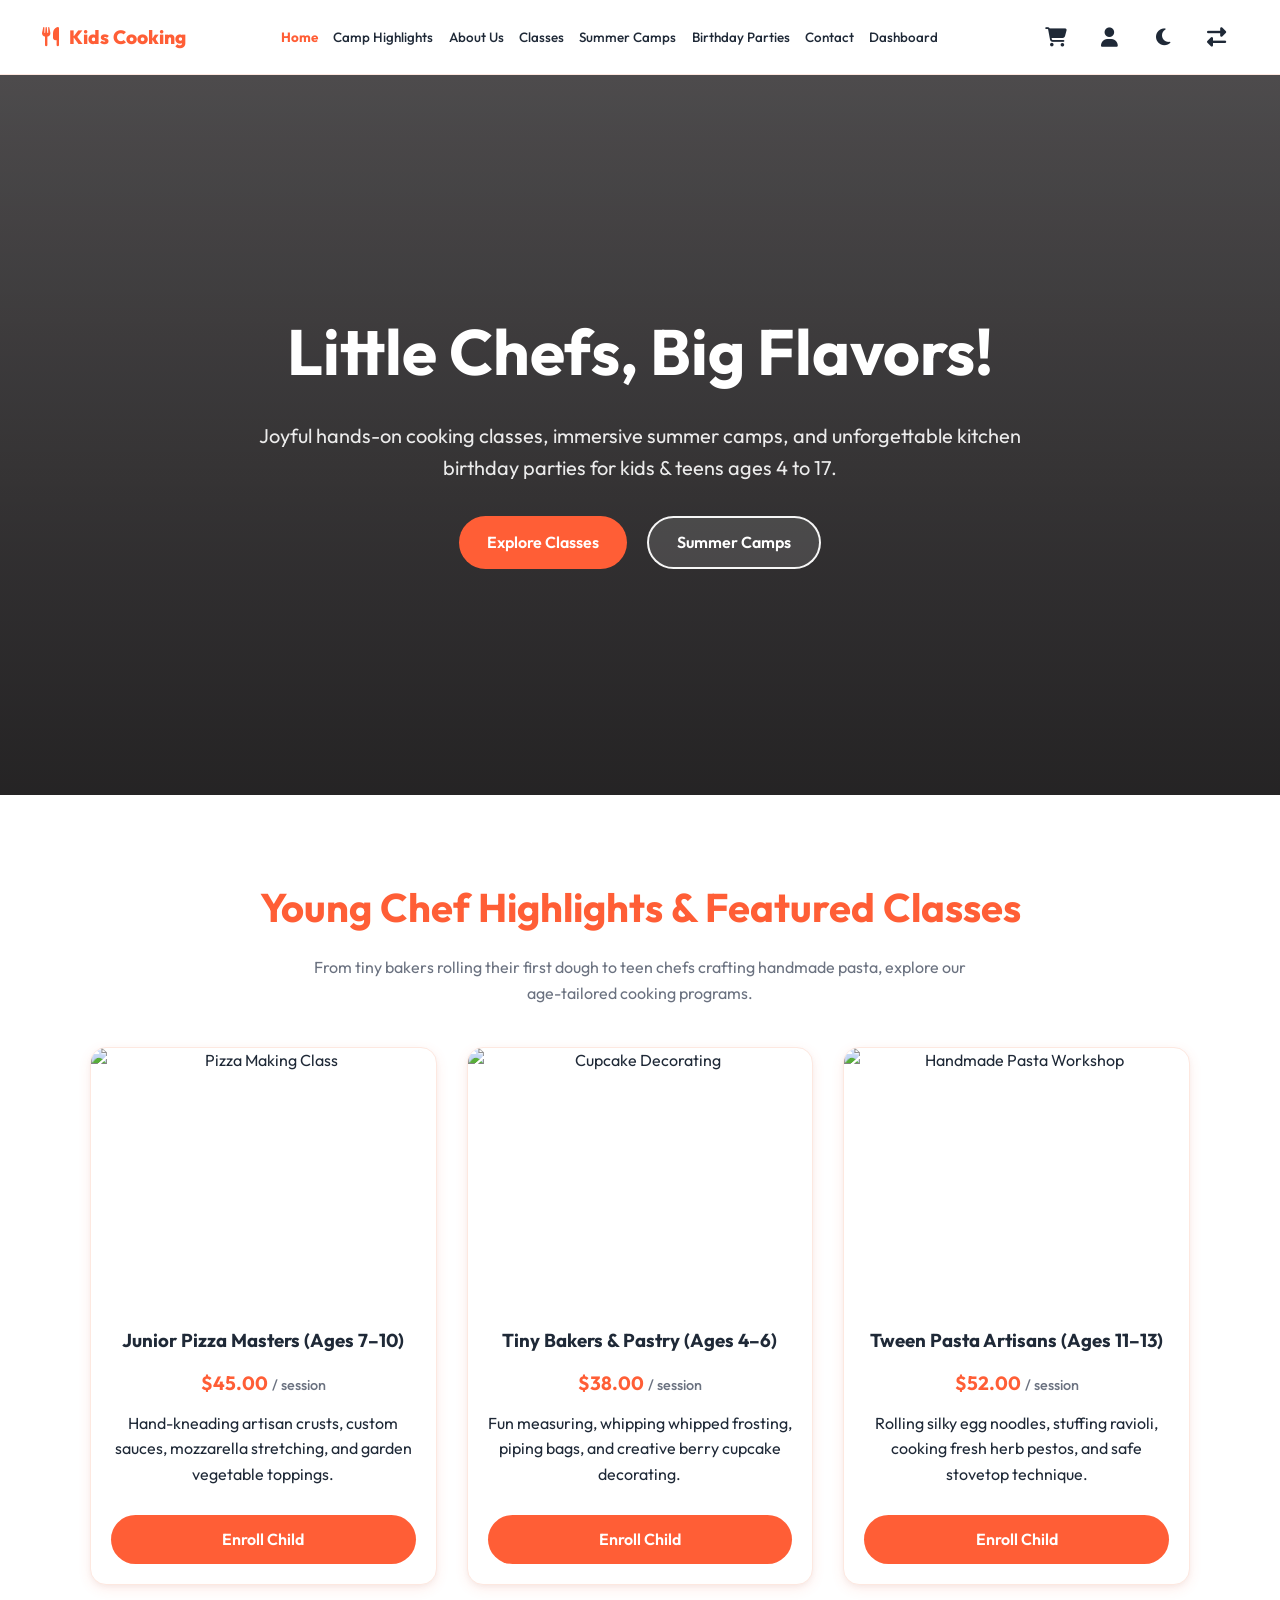
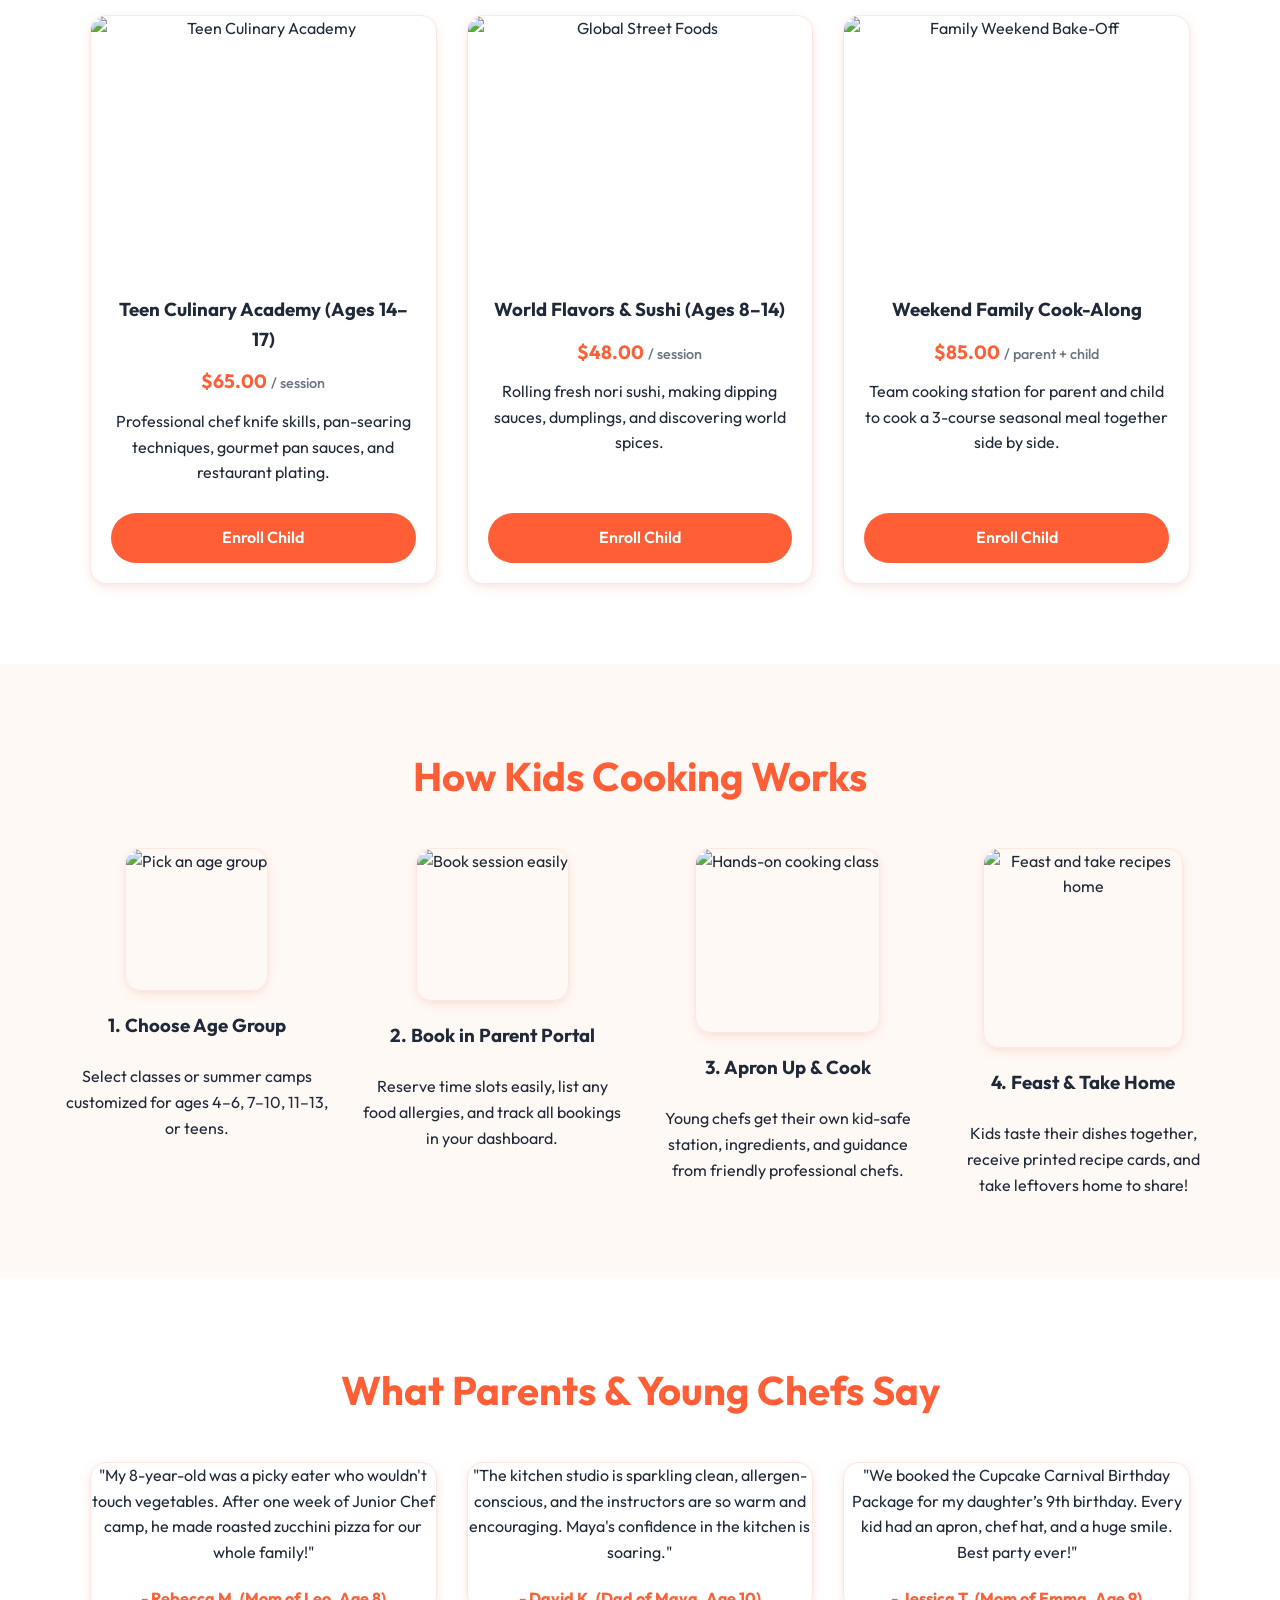
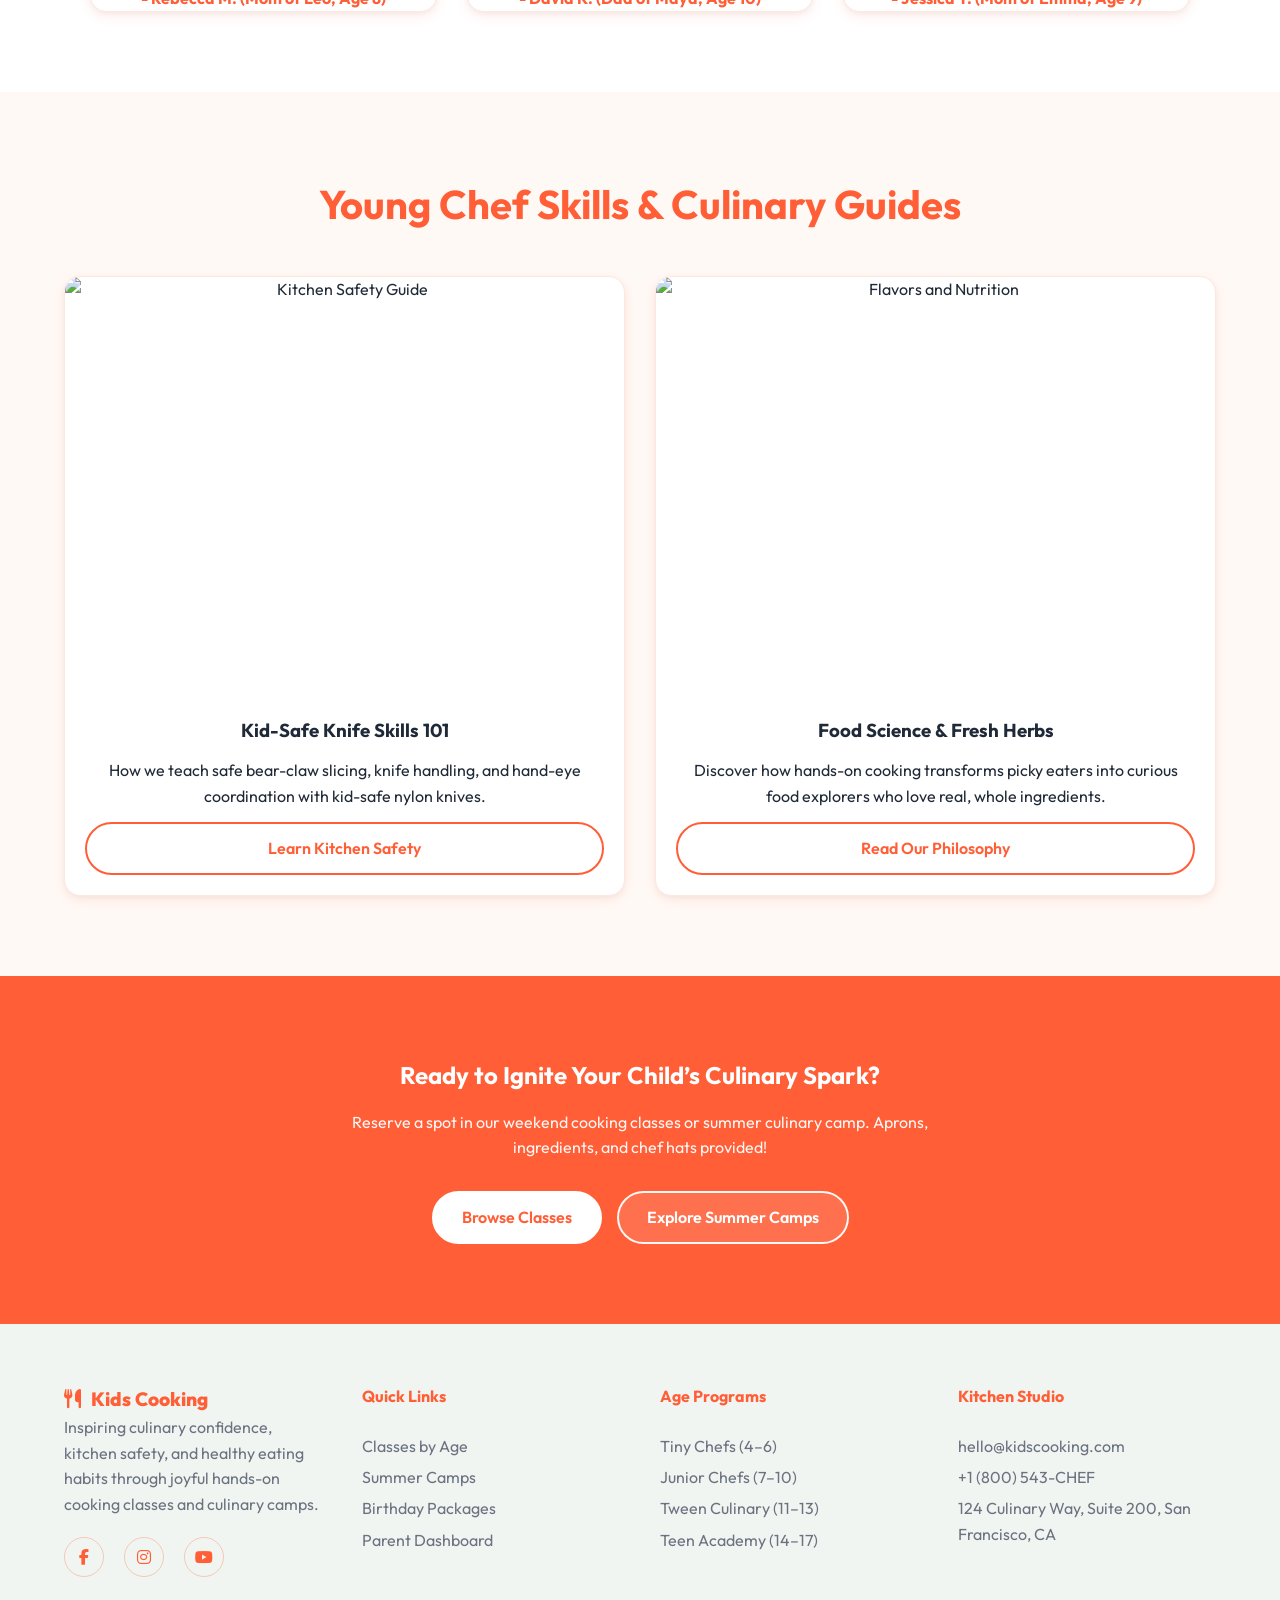
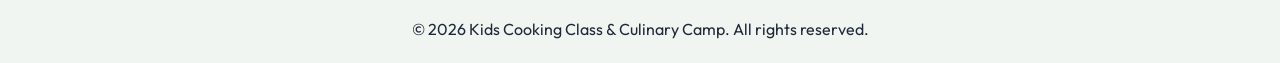
==== index.html @ 9f6e00d6 "Update Kids Cooking Class & Culinary Camp website files" ====
<!DOCTYPE html>
<html lang="en" data-theme="light" dir="ltr">

<head>
    <meta charset="UTF-8">
    <meta name="viewport" content="width=device-width, initial-scale=1.0">
    <link rel="icon" href="assets/favicon.svg" type="image/svg+xml">
    <title>Kids Cooking - Fun Cooking Classes & Culinary Camps for Young Chefs</title>
    <meta name="description"
        content="Hands-on cooking classes, culinary summer camps, and exciting birthday party packages for kids and teens ages 4 to 17.">
    <link rel="stylesheet" href="assets/css/main.css">
    <link rel="stylesheet" href="https://cdnjs.cloudflare.com/ajax/libs/font-awesome/6.5.0/css/all.min.css">
    <script>
        (function () {
            var t = localStorage.getItem('theme') || 'light';
            document.documentElement.setAttribute('data-theme', t);
            var d = localStorage.getItem('dir') || 'ltr';
            document.documentElement.setAttribute('dir', d);
        })();
    </script>
</head>

<body>

    <header>
        <a href="index.html" class="logo">
            <i class="fas fa-utensils"></i>
            <span>Kids Cooking</span>
        </a>
        <nav id="main-nav">
            <ul>
                <li><a href="index.html">Home</a></li>
                <li><a href="index2.html">Camp Highlights</a></li>
                <li><a href="about.html">About Us</a></li>
                <li><a href="products.html">Classes</a></li>
                <li><a href="applications.html">Summer Camps</a></li>
                <li><a href="pricing.html">Birthday Parties</a></li>
                <li><a href="contact.html">Contact</a></li>
                <li><a href="dashboard.html">Dashboard</a></li>
            </ul>
        </nav>
        <div class="nav-actions">

            <a href="cart.html" class="icon-btn" title="Enrollment Cart">
                <i class="fas fa-shopping-cart"></i>
            </a>
            <a href="login.html" class="icon-btn" title="Parent Portal">
                <i class="fas fa-user"></i>
            </a>
            <button class="icon-btn" id="theme-toggle" title="Toggle Theme">
                <i class="fas fa-moon"></i>
            </button>
            <button class="icon-btn" id="rtl-toggle" title="Toggle RTL">
                <i class="fas fa-right-left"></i>
            </button>
            <button class="menu-toggle" id="menu-toggle" aria-label="Open navigation menu" aria-expanded="false" type="button">
                <i class="fas fa-bars" aria-hidden="true"></i>
            </button>
        </div>
    </header>

    <main>
        <!-- Hero Section -->
        <section class="hero"
            style="background-image: linear-gradient(rgba(24, 18, 22, 0.55), rgba(24, 18, 22, 0.7)), url('https://images.unsplash.com/photo-1556911220-e15b29be8c8f?auto=format&fit=crop&w=1600&q=80');">
            <div class="hero-content">
                <h1 class="text-center">Little Chefs, Big Flavors!</h1>
                <p class="text-center">Joyful hands-on cooking classes, immersive summer camps, and unforgettable kitchen birthday parties for kids & teens ages 4 to 17.</p>
                <div class="hero-btns">
                    <a href="products.html" class="btn btn-primary">Explore Classes</a>
                    <a href="applications.html" class="btn btn-secondary">Summer Camps</a>
                </div>
            </div>
        </section>

        <!-- Products Preview / Young Chef Highlights -->
        <section id="products-preview">
            <div class="container">
                <h2 class="section-title text-center">Young Chef Highlights & Featured Classes</h2>
                <p class="text-center" style="max-width: 680px; margin: 0 auto 40px; color: var(--text-muted);">From tiny bakers rolling their first dough to teen chefs crafting handmade pasta, explore our age-tailored cooking programs.</p>
                <div class="card-grid card-grid--three">
                    <!-- Class 1 -->
                    <div class="card">
                        <img src="https://images.unsplash.com/photo-1513104890138-7c749659a591?auto=format&fit=crop&w=600&q=80" alt="Pizza Making Class">
                        <div class="card-content">
                            <h3>Junior Pizza Masters (Ages 7–10)</h3>
                            <p style="color: var(--primary); font-weight: 700; font-size: 1.2rem;">$45.00 <span style="font-size: 0.9rem; font-weight: 500; color: var(--text-muted);">/ session</span></p>
                            <p>Hand-kneading artisan crusts, custom sauces, mozzarella stretching, and garden vegetable toppings.</p>
                            <div class="product-card-actions">
                                <a href="products.html" class="btn btn-primary">Enroll Child</a>
                            </div>
                        </div>
                    </div>
                    <!-- Class 2 -->
                    <div class="card">
                        <img src="https://images.unsplash.com/photo-1578985545062-69928b1d9587?auto=format&fit=crop&w=600&q=80" alt="Cupcake Decorating">
                        <div class="card-content">
                            <h3>Tiny Bakers & Pastry (Ages 4–6)</h3>
                            <p style="color: var(--primary); font-weight: 700; font-size: 1.2rem;">$38.00 <span style="font-size: 0.9rem; font-weight: 500; color: var(--text-muted);">/ session</span></p>
                            <p>Fun measuring, whipping whipped frosting, piping bags, and creative berry cupcake decorating.</p>
                            <div class="product-card-actions">
                                <a href="products.html" class="btn btn-primary">Enroll Child</a>
                            </div>
                        </div>
                    </div>
                    <!-- Class 3 -->
                    <div class="card">
                        <img src="https://images.unsplash.com/photo-1556761175-5973dc0f32e7?auto=format&fit=crop&w=600&q=80" alt="Handmade Pasta Workshop">
                        <div class="card-content">
                            <h3>Tween Pasta Artisans (Ages 11–13)</h3>
                            <p style="color: var(--primary); font-weight: 700; font-size: 1.2rem;">$52.00 <span style="font-size: 0.9rem; font-weight: 500; color: var(--text-muted);">/ session</span></p>
                            <p>Rolling silky egg noodles, stuffing ravioli, cooking fresh herb pestos, and safe stovetop technique.</p>
                            <div class="product-card-actions">
                                <a href="products.html" class="btn btn-primary">Enroll Child</a>
                            </div>
                        </div>
                    </div>
                    <!-- Class 4 -->
                    <div class="card">
                        <img src="https://images.unsplash.com/photo-1555396273-367ea4eb4db5?auto=format&fit=crop&w=600&q=80" alt="Teen Culinary Academy">
                        <div class="card-content">
                            <h3>Teen Culinary Academy (Ages 14–17)</h3>
                            <p style="color: var(--primary); font-weight: 700; font-size: 1.2rem;">$65.00 <span style="font-size: 0.9rem; font-weight: 500; color: var(--text-muted);">/ session</span></p>
                            <p>Professional chef knife skills, pan-searing techniques, gourmet pan sauces, and restaurant plating.</p>
                            <div class="product-card-actions">
                                <a href="products.html" class="btn btn-primary">Enroll Child</a>
                            </div>
                        </div>
                    </div>
                    <!-- Class 5 -->
                    <div class="card">
                        <img src="https://images.unsplash.com/photo-1579871494447-9811cf80d66c?auto=format&fit=crop&w=600&q=80" alt="Global Street Foods">
                        <div class="card-content">
                            <h3>World Flavors & Sushi (Ages 8–14)</h3>
                            <p style="color: var(--primary); font-weight: 700; font-size: 1.2rem;">$48.00 <span style="font-size: 0.9rem; font-weight: 500; color: var(--text-muted);">/ session</span></p>
                            <p>Rolling fresh nori sushi, making dipping sauces, dumplings, and discovering world spices.</p>
                            <div class="product-card-actions">
                                <a href="products.html" class="btn btn-primary">Enroll Child</a>
                            </div>
                        </div>
                    </div>
                    <!-- Class 6 -->
                    <div class="card">
                        <img src="https://images.unsplash.com/photo-1490818387583-1baba5e638af?auto=format&fit=crop&w=600&q=80" alt="Family Weekend Bake-Off">
                        <div class="card-content">
                            <h3>Weekend Family Cook-Along</h3>
                            <p style="color: var(--primary); font-weight: 700; font-size: 1.2rem;">$85.00 <span style="font-size: 0.9rem; font-weight: 500; color: var(--text-muted);">/ parent + child</span></p>
                            <p>Team cooking station for parent and child to cook a 3-course seasonal meal together side by side.</p>
                            <div class="product-card-actions">
                                <a href="products.html" class="btn btn-primary">Enroll Child</a>
                            </div>
                        </div>
                    </div>
                </div>
            </div>
        </section>

        <!-- How It Works -->
        <section id="how-it-works" style="background-color: var(--bg-alt);">
            <div class="container">
                <h2 class="section-title text-center">How Kids Cooking Works</h2>
                <div class="card-grid">
                    <div class="card" style="background: transparent; border: none; box-shadow: none;">
                        <div class="how-it-works-step-image">
                            <img src="https://images.unsplash.com/photo-1507034589631-9433cc6bc453?auto=format&fit=crop&w=300&q=80"
                                alt="Pick an age group" width="200" height="200" style="object-fit: cover;" loading="lazy">
                        </div>
                        <h3>1. Choose Age Group</h3>
                        <p>Select classes or summer camps customized for ages 4–6, 7–10, 11–13, or teens.</p>
                    </div>
                    <div class="card" style="background: transparent; border: none; box-shadow: none;">
                        <div class="how-it-works-step-image">
                            <img src="https://images.unsplash.com/photo-1581299894007-aaa50297cf16?auto=format&fit=crop&w=300&q=80"
                                alt="Book session easily" width="200" height="200" style="object-fit: cover;" loading="lazy">
                        </div>
                        <h3>2. Book in Parent Portal</h3>
                        <p>Reserve time slots easily, list any food allergies, and track all bookings in your dashboard.</p>
                    </div>
                    <div class="card" style="background: transparent; border: none; box-shadow: none;">
                        <div class="how-it-works-step-image">
                            <img src="https://images.unsplash.com/photo-1543339308-43e59d6b73a6?auto=format&fit=crop&w=300&q=80"
                                alt="Hands-on cooking class" width="200" height="200" style="object-fit: cover;" loading="lazy">
                        </div>
                        <h3>3. Apron Up & Cook</h3>
                        <p>Young chefs get their own kid-safe station, ingredients, and guidance from friendly professional chefs.</p>
                    </div>
                    <div class="card" style="background: transparent; border: none; box-shadow: none;">
                        <div class="how-it-works-step-image">
                            <img src="https://images.unsplash.com/photo-1509440159596-0249088772ff?auto=format&fit=crop&w=300&q=80"
                                alt="Feast and take recipes home" width="200" height="200" style="object-fit: cover;" loading="lazy">
                        </div>
                        <h3>4. Feast & Take Home</h3>
                        <p>Kids taste their dishes together, receive printed recipe cards, and take leftovers home to share!</p>
                    </div>
                </div>
            </div>
        </section>

        <!-- Testimonials -->
        <section id="testimonials">
            <div class="container">
                <h2 class="section-title text-center">What Parents & Young Chefs Say</h2>
                <div class="card-grid card-grid--three">
                    <article class="card">
                        <p>"My 8-year-old was a picky eater who wouldn't touch vegetables. After one week of Junior Chef camp, he made roasted zucchini pizza for our whole family!"</p>
                        <div style="margin-top: 20px; font-weight: 700; color: var(--primary);">- Rebecca M. (Mom of Leo, Age 8)</div>
                    </article>
                    <article class="card">
                        <p>"The kitchen studio is sparkling clean, allergen-conscious, and the instructors are so warm and encouraging. Maya's confidence in the kitchen is soaring."</p>
                        <div style="margin-top: 20px; font-weight: 700; color: var(--primary);">- David K. (Dad of Maya, Age 10)</div>
                    </article>
                    <article class="card">
                        <p>"We booked the Cupcake Carnival Birthday Package for my daughter’s 9th birthday. Every kid had an apron, chef hat, and a huge smile. Best party ever!"</p>
                        <div style="margin-top: 20px; font-weight: 700; color: var(--primary);">- Jessica T. (Mom of Emma, Age 9)</div>
                    </article>
                </div>
            </div>
        </section>

        <!-- Learning / Culinary Blog Preview -->
        <section id="learning" style="background-color: var(--bg-alt);">
            <div class="container">
                <h2 class="section-title text-center">Young Chef Skills & Culinary Guides</h2>
                <div class="card-grid">
                    <div class="card">
                        <img src="https://images.unsplash.com/photo-1581299894007-aaa50297cf16?auto=format&fit=crop&w=600&q=80" alt="Kitchen Safety Guide">
                        <div class="card-content">
                            <h3>Kid-Safe Knife Skills 101</h3>
                            <p>How we teach safe bear-claw slicing, knife handling, and hand-eye coordination with kid-safe nylon knives.</p>
                            <a href="about.html" class="btn btn-secondary">Learn Kitchen Safety</a>
                        </div>
                    </div>
                    <div class="card">
                        <img src="https://images.unsplash.com/photo-1610832958506-aa56368176cf?auto=format&fit=crop&w=600&q=80" alt="Flavors and Nutrition">
                        <div class="card-content">
                            <h3>Food Science & Fresh Herbs</h3>
                            <p>Discover how hands-on cooking transforms picky eaters into curious food explorers who love real, whole ingredients.</p>
                            <a href="about.html" class="btn btn-secondary">Read Our Philosophy</a>
                        </div>
                    </div>
                </div>
            </div>
        </section>

        <!-- Final CTA -->
        <section class="section-cta-band" style="background: var(--primary); color: white;">
            <div class="container text-center">
                <h2 style="color: white; margin-bottom: 15px;">Ready to Ignite Your Child’s Culinary Spark?</h2>
                <p style="margin-bottom: 30px; opacity: 0.95; max-width: 620px; margin-left: auto; margin-right: auto;">
                    Reserve a spot in our weekend cooking classes or summer culinary camp. Aprons, ingredients, and chef hats provided!
                </p>
                <div style="display: flex; gap: 15px; justify-content: center; flex-wrap: wrap;">
                    <a href="products.html" class="btn btn-primary btn-primary-on-dark">Browse Classes</a>
                    <a href="applications.html" class="btn btn-secondary btn-secondary-on-dark">Explore Summer Camps</a>
                </div>
            </div>
        </section>
    </main>

    <footer>
        <div class="container">
            <div class="footer-grid">
                <div class="footer-column">
                    <div class="logo">
                        <i class="fas fa-utensils" aria-hidden="true"></i>
                        <span>Kids Cooking</span>
                    </div>
                    <p>Inspiring culinary confidence, kitchen safety, and healthy eating habits through joyful hands-on cooking classes and culinary camps.</p>
                    <div class="footer-socials">
                        <a href="#" class="footer-social-link" title="Facebook" aria-label="Facebook"><i class="fab fa-facebook-f"></i></a>
                        <a href="#" class="footer-social-link" title="Instagram" aria-label="Instagram"><i class="fab fa-instagram"></i></a>
                        <a href="#" class="footer-social-link" title="YouTube" aria-label="YouTube"><i class="fab fa-youtube"></i></a>
                    </div>
                </div>
                <div class="footer-column">
                    <h4>Quick Links</h4>
                    <ul>
                        <li><a href="products.html">Classes by Age</a></li>
                        <li><a href="applications.html">Summer Camps</a></li>
                        <li><a href="pricing.html">Birthday Packages</a></li>
                        <li><a href="dashboard.html">Parent Dashboard</a></li>
                    </ul>
                </div>
                <div class="footer-column">
                    <h4>Age Programs</h4>
                    <ul>
                        <li><a href="products.html">Tiny Chefs (4–6)</a></li>
                        <li><a href="products.html">Junior Chefs (7–10)</a></li>
                        <li><a href="products.html">Tween Culinary (11–13)</a></li>
                        <li><a href="products.html">Teen Academy (14–17)</a></li>
                    </ul>
                </div>
                <div class="footer-column">
                    <h4>Kitchen Studio</h4>
                    <p>hello@kidscooking.com</p>
                    <p>+1 (800) 543-CHEF</p>
                    <p>124 Culinary Way, Suite 200, San Francisco, CA</p>
                </div>
            </div>
            <p>&copy; 2026 Kids Cooking Class & Culinary Camp. All rights reserved.</p>
        </div>
    </footer>

    <script src="https://unpkg.com/lucide@0.460.0/dist/umd/lucide.min.js"></script>
    <script src="assets/js/app.js"></script>
</body>

</html>
---- assets/css/main.css ----
@import url('https://fonts.googleapis.com/css2?family=Outfit:wght@300;400;500;600;700;800;900&family=Quicksand:wght@500;600;700&display=swap');

:root {
    --primary: #FF5E36;
    --primary-light: #FF7A59;
    --secondary: #10B981;
    --accent: #F59E0B;
    --accent-purple: #8B5CF6;
    --bg-light: #FFFFFF;
    --bg-alt-light: #FFF9F5;
    --text-light: #1F2937;
    --text-muted-light: #6B7280;
    --card-light: #FFFFFF;
    --border-light: #FDE8E0;

    --bg-dark: #1E161C;
    --bg-alt-dark: #291F26;
    --text-dark: #FDF8F6;
    --text-muted-dark: #D4C3CC;
    --card-dark: #2F242C;
    --border-dark: #4B3947;

    --transition: all 0.3s ease;
    --radius: 16px;
    --shadow: 0 4px 14px -1px rgba(255, 94, 54, 0.12), 0 2px 6px -1px rgba(0, 0, 0, 0.05);
}

[data-theme="dark"] {
    --bg: var(--bg-dark);
    --bg-alt: var(--bg-alt-dark);
    --text: var(--text-dark);
    --text-muted: var(--text-muted-dark);
    --card: var(--card-dark);
    --border: var(--border-dark);
    --shadow: 0 10px 15px -3px rgba(0, 0, 0, 0.5);
}

[data-theme="light"] {
    --bg: var(--bg-light);
    --bg-alt: var(--bg-alt-light);
    --text: var(--text-light);
    --text-muted: var(--text-muted-light);
    --card: var(--card-light);
    --border: var(--border-light);
}

[dir="rtl"] {
    direction: rtl;
    text-align: right;
}

* {
    margin: 0;
    padding: 0;
    box-sizing: border-box;
}

body {
    font-family: 'Outfit', 'Quicksand', -apple-system, BlinkMacSystemFont, 'Segoe UI', Roboto, sans-serif;
    background-color: var(--bg);
    color: var(--text);
    line-height: 1.6;
    transition: background-color 0.3s, color 0.3s;
    overflow-x: hidden;
}

a {
    text-decoration: none;
    color: inherit;
    transition: var(--transition);
}

ul {
    list-style: none;
}

img {
    max-width: 100%;
    height: auto;
    border-radius: var(--radius);
}

section {
    padding: 80px 5%;
}

.container {
    max-width: 1200px;
    margin: 0 auto;
}

.text-center {
    text-align: center;
}

/* Typography */
h1, h2, h3, h4 {
    margin-bottom: 1.5rem;
    font-weight: 700;
}

.section-title {
    font-size: 2.5rem;
    margin-bottom: 1rem;
    color: var(--primary);
}

[data-theme="dark"] .section-title {
    color: var(--primary);
}

.page-intro-image {
    display: block;
    width: min(100%, 920px);
    aspect-ratio: 16 / 7;
    object-fit: cover;
    margin: 32px auto 0;
    border-radius: var(--radius);
    box-shadow: var(--shadow);
}

.auth-visual {
    height: 155px;
    margin: -16px -8px 24px;
    border-radius: 14px;
    overflow: hidden;
    box-shadow: var(--shadow);
}

.auth-visual img {
    width: 100%;
    height: 100%;
    object-fit: cover;
    display: block;
}

/* Base Buttons */
.btn {
    display: inline-flex;
    align-items: center;
    justify-content: center;
    padding: 12px 28px;
    border-radius: 50px;
    font-weight: 600;
    font-size: 1rem;
    cursor: pointer;
    border: none;
    transition: var(--transition);
    gap: 8px;
    min-width: 160px;
    text-align: center;
    position: relative;
    overflow: hidden;
}

.btn-primary {
    background-color: var(--primary);
    color: white;
}

@media (hover: hover) and (pointer: fine) {
    .btn-primary:hover {
        background-color: var(--primary-light);
        transform: translateY(-2px);
        box-shadow: 0 8px 20px rgba(255, 94, 54, 0.4);
    }
}

.btn-primary:active {
    transform: translateY(0);
    box-shadow: 0 4px 14px rgba(255, 94, 54, 0.3);
}

.btn-secondary {
    background-color: transparent;
    border: 2px solid var(--primary);
    color: var(--primary);
}

[data-theme="dark"] .btn-secondary {
    border-color: var(--primary);
    color: var(--primary);
}

.btn-secondary:hover {
    background-color: var(--primary);
    color: white;
    transform: translateY(-2px);
}

[data-theme="dark"] .btn-secondary:hover {
    background-color: var(--primary);
    color: white;
}

/*
 * Secondary outline on dark surfaces (hero overlay, primary CTA bands, etc.).
 * Default .btn-secondary uses --primary green; that fails on dark green/black backdrops.
 */
.hero .btn-secondary,
.section-cta-band .btn-secondary,
#final-cta .btn-secondary,
.btn-secondary-on-dark {
    border-color: rgba(255, 255, 255, 0.95);
    color: #ffffff;
    background-color: rgba(255, 255, 255, 0.12);
}

.hero .btn-secondary:hover,
.section-cta-band .btn-secondary:hover,
#final-cta .btn-secondary:hover,
.btn-secondary-on-dark:hover {
    background-color: #ffffff;
    color: var(--primary);
    border-color: #ffffff;
    box-shadow: 0 4px 14px rgba(0, 0, 0, 0.2);
}

/* Header */
header {
    background-color: rgba(255, 255, 255, 0.8);
    backdrop-filter: blur(10px);
    position: sticky;
    top: 0;
    z-index: 900;
    padding: 0.95rem clamp(20px, 3.25vw, 60px);
    display: flex;
    justify-content: space-between;
    align-items: center;
    gap: clamp(12px, 1.8vw, 28px);
    border-bottom: 1px solid var(--border);
}

[data-theme="dark"] header {
    background-color: rgba(30, 22, 28, 0.85);
}

.logo {
    display: flex;
    align-items: center;
    gap: 10px;
    font-size: clamp(1.2rem, 1.4vw, 1.5rem);
    font-weight: 800;
    color: var(--primary);
    flex-shrink: 0;
    text-decoration: none;
    white-space: nowrap;
}

[data-theme="dark"] .logo {
    color: var(--primary);
}

header nav {
    flex: 1 1 auto;
    min-width: 0;
}

nav ul {
    display: flex;
    gap: clamp(10px, 1.2vw, 22px);
    align-items: center;
    justify-content: center;
    flex-wrap: nowrap;
}

nav ul li {
    flex: 0 0 auto;
}

/* Touch-friendly base interactions */
a, button, .btn, .icon-btn, .menu-toggle {
    touch-action: manipulation;
    -webkit-tap-highlight-color: transparent;
}

nav ul li a {
    font-weight: 500;
    font-size: clamp(0.84rem, 0.85vw, 0.95rem);
    white-space: nowrap;
    touch-action: manipulation;
    -webkit-tap-highlight-color: transparent;
}

nav ul li a[aria-current="page"],
nav ul li a.active-link {
    color: var(--primary);
    font-weight: 700;
}

[data-theme="dark"] nav ul li a[aria-current="page"],
[data-theme="dark"] nav ul li a.active-link {
    color: var(--primary);
}

@media (hover: hover) and (pointer: fine) {
    nav ul li a:hover {
        color: var(--primary);
    }
}

.nav-actions {
    display: flex;
    align-items: center;
    gap: clamp(6px, 0.75vw, 12px);
    flex-shrink: 0;
}

.btn-nav-cta {
    padding: 10px 18px;
    min-width: auto;
    font-size: 0.9rem;
    border-radius: 50px;
    line-height: 1.2;
    white-space: nowrap;
}

.icon-btn svg,
.icon-btn .lucide {
    width: 22px;
    height: 22px;
    stroke-width: 2;
    flex-shrink: 0;
}

.theme-toggle-btn .theme-icon-moon,
.theme-toggle-btn .theme-icon-sun {
    display: flex;
    align-items: center;
    justify-content: center;
}

.theme-toggle-btn .theme-icon-sun {
    display: none;
}

html[data-theme="dark"] .theme-toggle-btn .theme-icon-moon {
    display: none;
}

html[data-theme="dark"] .theme-toggle-btn .theme-icon-sun {
    display: flex;
}

.card-icon-top {
    display: flex;
    justify-content: center;
    align-items: center;
    margin-bottom: 20px;
    color: var(--primary);
}

.card-icon-top svg {
    width: 48px;
    height: 48px;
    stroke-width: 1.5;
}

#how-it-works .how-it-works-step-image,
#product-categories .how-it-works-step-image {
    margin: 0 auto 1.25rem;
    max-width: 200px;
    aspect-ratio: 1;
    border-radius: var(--radius);
    overflow: hidden;
    box-shadow: var(--shadow);
    border: 1px solid var(--border);
}

#product-categories .how-it-works-step-image {
    max-width: 140px;
    margin-bottom: 0.75rem;
}

#how-it-works .how-it-works-step-image img,
#product-categories .how-it-works-step-image img {
    width: 100%;
    height: 100%;
    object-fit: cover;
    display: block;
    border-radius: 0;
}

/* How It Works — responsive image fix for mobile & tablet */
@media (max-width: 1024px) {
    #how-it-works .how-it-works-step-image {
        max-width: 100%;
        width: 100%;
        aspect-ratio: 16 / 9;
        border-radius: var(--radius) var(--radius) 0 0;
        margin-bottom: 1.25rem;
    }

    #how-it-works .how-it-works-step-image img {
        width: 100%;
        height: 100%;
        object-fit: cover;
        aspect-ratio: unset;
    }
}

/* Video placeholder: photo poster + high-contrast play control */
.video-poster-tile {
    position: relative;
    width: 100%;
    max-width: 900px;
    margin: 0 auto;
    min-height: 320px;
    height: 50vw;
    max-height: 500px;
    border-radius: var(--radius);
    overflow: hidden;
    background-color: #111;
    display: flex;
    align-items: center;
    justify-content: center;
}

.video-poster-tile .video-poster-img {
    position: absolute;
    inset: 0;
    width: 100%;
    height: 100%;
    object-fit: cover;
    z-index: 0;
    display: block;
    border-radius: 0;
}

.video-poster-tile::before {
    content: '';
    position: absolute;
    inset: 0;
    z-index: 1;
    background: linear-gradient(to top, rgba(0, 0, 0, 0.75) 0%, rgba(0, 0, 0, 0.35) 45%, rgba(0, 0, 0, 0.25) 100%);
    pointer-events: none;
}

.video-poster-play {
    position: relative;
    z-index: 2;
    width: 88px;
    height: 88px;
    border: none;
    border-radius: 50%;
    background: rgba(255, 255, 255, 0.95);
    color: var(--primary);
    cursor: pointer;
    display: flex;
    align-items: center;
    justify-content: center;
    box-shadow: 0 8px 24px rgba(0, 0, 0, 0.35);
    transition: var(--transition);
}

.video-poster-play svg {
    width: 36px;
    height: 36px;
    margin-left: 4px;
}

@media (hover: hover) and (pointer: fine) {
    .video-poster-play:hover {
        transform: scale(1.06);
        background: #ffffff;
    }
}

.video-poster-caption {
    position: absolute;
    bottom: 20px;
    left: 0;
    right: 0;
    z-index: 2;
    color: #ffffff;
    text-align: center;
    margin: 0;
    padding: 0 16px;
    font-weight: 600;
    text-shadow: 0 1px 3px rgba(0, 0, 0, 0.8);
}

/* Products: Pro Grow Tower — primary green on dark bg-alt fails contrast in dark mode */
#featured-product .featured-price-current {
    color: var(--primary);
}

[data-theme="dark"] #featured-product .featured-price-current {
    color: var(--primary);
}

#featured-product .featured-price-was {
    color: var(--text-muted);
    font-weight: 600;
}

[data-theme="dark"] #featured-product .featured-price-was {
    color: #a1a1aa;
}

/* About: Our Journey — grid timeline so year badges never overlap headings */
#our-journey-timeline .journey-track {
    max-width: 760px;
    margin: 2.5rem auto 0;
    display: flex;
    flex-direction: column;
    gap: 2rem;
}

#our-journey-timeline .journey-row {
    display: grid;
    grid-template-columns: minmax(5.5rem, 6.5rem) minmax(0, 1fr);
    gap: 1rem 1.5rem;
    align-items: start;
}

#our-journey-timeline .journey-row__meta {
    border-inline-end: 3px solid var(--primary);
    padding-inline-end: 1.25rem;
    text-align: end;
    display: flex;
    justify-content: flex-end;
    align-items: flex-start;
}

#our-journey-timeline .journey-year-badge {
    display: inline-flex;
    align-items: center;
    justify-content: center;
    padding: 0.35rem 0.75rem;
    border-radius: 999px;
    font-weight: 700;
    font-size: 0.8rem;
    letter-spacing: 0.02em;
    color: #fff;
    background: var(--primary);
    white-space: nowrap;
}

#our-journey-timeline .journey-year-badge--today {
    background: var(--primary);
}

#our-journey-timeline .journey-row__body h3 {
    margin: 0 0 0.5rem;
    font-size: 1.35rem;
}

#our-journey-timeline .journey-row__body p {
    margin: 0;
    color: var(--text-muted);
    line-height: 1.65;
}

@media (max-width: 520px) {
    #our-journey-timeline .journey-row {
        grid-template-columns: 1fr;
        gap: 0.65rem;
    }

    #our-journey-timeline .journey-row__meta {
        border-inline-end: none;
        border-block-end: 3px solid var(--primary);
        padding-inline-end: 0;
        padding-block-end: 0.65rem;
        text-align: start;
        justify-content: flex-start;
    }
}

.icon-btn {
    background: transparent;
    border: none;
    color: var(--text);
    font-size: 1.2rem;
    cursor: pointer;
    padding: 8px;
    border-radius: 50%;
    transition: var(--transition);
    touch-action: manipulation;
    -webkit-tap-highlight-color: transparent;
    min-width: 44px;
    min-height: 44px;
    display: inline-flex;
    align-items: center;
    justify-content: center;
}

@media (hover: hover) and (pointer: fine) {
    .icon-btn:hover {
        background-color: var(--border);
    }
}

.icon-btn:active {
    background-color: var(--border);
    transform: scale(0.96);
}

/* Hero Section */
.hero {
    min-height: 80vh;
    display: flex;
    flex-direction: column;
    justify-content: center;
    align-items: center;
    text-align: center;
    background-size: cover;
    background-position: center;
    position: relative;
    color: white;
}

.hero::before {
    content: '';
    position: absolute;
    top: 0;
    left: 0;
    width: 100%;
    height: 100%;
    background: linear-gradient(rgba(0,0,0,0.4), rgba(0,0,0,0.6));
    z-index: 1;
}

.hero-content {
    position: relative;
    z-index: 2;
    max-width: 800px;
}

.hero h1 {
    font-size: 4rem;
    margin-bottom: 1rem;
    animation: fadeInUp 1s ease;
}

.hero p {
    font-size: 1.25rem;
    margin-bottom: 2rem;
    opacity: 0.9;
    animation: fadeInUp 1.2s ease;
}

.hero-btns {
    display: flex;
    gap: 20px;
    justify-content: center;
    animation: fadeInUp 1.4s ease;
}

.split-hero .hero-btns {
    margin-top: 2rem;
}

/* Cards */
.card-grid {
    display: grid;
    grid-template-columns: repeat(auto-fit, minmax(250px, 1fr));
    gap: 30px;
    margin-top: 40px;
}

.card {
    background-color: var(--card);
    border-radius: var(--radius);
    text-align: center;
    transition: var(--transition);
    border: 1px solid var(--border);
    box-shadow: var(--shadow);
    overflow: hidden;
    display: flex;
    flex-direction: column;
}

.product-card-actions {
    display: flex;
    gap: 12px;
    justify-content: center;
    margin-top: auto;
    padding-top: 15px;
}

.product-card-actions .btn {
    flex: 1;
    min-width: auto;
}



.card:active {
    transform: scale(0.99);
    border-color: var(--primary);
}

@media (hover: hover) and (pointer: fine) {
    .card:hover {
        transform: translateY(-8px);
        border-color: var(--primary);
    }
}

.card-grid--three {
    grid-template-columns: repeat(auto-fit, minmax(260px, 1fr));
    justify-items: stretch;
}

@media (min-width: 900px) {
    .card-grid--three {
        grid-template-columns: repeat(3, minmax(0, 1fr));
        max-width: 1100px;
        margin-left: auto;
        margin-right: auto;
    }
}

.card img {
    width: 100%;
    aspect-ratio: 16 / 9;
    object-fit: cover;
    border-radius: 0;
    transition: transform 0.5s ease;
}

#our-team .card img {
    aspect-ratio: 4 / 5;
    object-position: center top;
}


@media (min-width: 1025px) {
    .card img {
        aspect-ratio: 4 / 3;
    }
}

@media (hover: hover) and (pointer: fine) {
    .card:hover img {
        transform: scale(1.05);
    }
}



#our-team .card > img {
    height: 300px;
    object-position: center 20%;
}

.card-content {
    padding: 20px;
    display: flex;
    flex-direction: column;
    gap: 12px;
    flex-grow: 1;
}

.card-content h3 {
    margin-bottom: 0;
}

/* Dashboard Mockup */
.dashboard-preview {
    background: var(--card);
    border-radius: var(--radius);
    padding: 20px;
    box-shadow: var(--shadow);
    border: 1px solid var(--border);
    margin-top: 40px;
}

/* Footer */
footer {
    background-color: var(--bg-dark);
    color: white;
    padding: 60px 5% 20px;
    text-align: center;
}

/* Light theme footer overrides */
[data-theme="light"] footer {
    background-color: #F1F5F1;
    color: var(--text-light);
}

[data-theme="light"] footer .footer-column h4 {
    color: var(--primary);
}

[data-theme="light"] footer .footer-column .logo {
    color: var(--primary);
}

[data-theme="light"] footer .footer-column ul a {
    color: var(--text-muted-light);
}

[data-theme="light"] footer .footer-column p {
    color: var(--text-muted-light);
}

[data-theme="light"] .footer-social-link {
    border-color: rgba(255, 94, 54, 0.3);
    color: var(--primary);
}

[data-theme="light"] .footer-bottom {
    border-top-color: var(--border-light);
    color: var(--text-muted-light);
}

.footer-grid {
    display: grid;
    grid-template-columns: repeat(auto-fit, minmax(200px, 1fr));
    gap: 40px;
    margin-bottom: 40px;
}

.footer-column h4 {
    margin-bottom: 1.5rem;
    color: var(--primary-light);
    font-weight: 700;
}

/* Footer logo matches header logo colors */
footer .footer-column .logo {
    color: var(--primary);
}

footer .footer-column .logo .lucide,
footer .footer-column .logo svg {
    color: inherit;
    stroke: currentColor;
}

[data-theme="dark"] footer .footer-column .logo {
    color: var(--primary);
}

footer .footer-column {
    text-align: left;
}

footer .footer-column ul,
footer .footer-column p {
    margin: 0;
    padding: 0;
}

footer .footer-column ul li + li,
footer .footer-column p + p {
    margin-top: 0.35rem;
}

footer .footer-column ul a {
    color: #f1f5f9;
}

@media (hover: hover) and (pointer: fine) {
    footer .footer-column ul a:hover {
        color: #ffffff;
        text-decoration: underline;
    }
}

footer .footer-column p {
    color: rgba(248, 250, 252, 0.95);
}

.footer-socials {
    display: flex;
    justify-content: flex-start;
    gap: 20px;
    margin-top: 20px;
}

.footer-social-link {
    display: inline-flex;
    align-items: center;
    justify-content: center;
    width: 40px;
    height: 40px;
    border-radius: 50%;
    border: 1px solid rgba(255, 255, 255, 0.25);
    color: rgba(255, 255, 255, 0.85);
    transition: var(--transition);
}

.footer-social-link svg {
    width: 20px;
    height: 20px;
}

@media (hover: hover) and (pointer: fine) {
    .footer-social-link:hover {
        color: var(--primary);
        border-color: var(--primary);
    }
}

.footer-social-link:active {
    transform: scale(0.95);
}

/* CTA band on primary background: solid primary-style button */
.section-cta-band {
    text-align: center;
}

.section-cta-band .btn-primary-on-dark {
    background-color: white;
    color: var(--primary);
    border: 2px solid white;
}

.section-cta-band .btn-primary-on-dark:hover {
    background-color: transparent;
    color: white;
    border-color: white;
}

[data-theme="dark"] .section-cta-band .btn-primary-on-dark {
    background-color: white;
    color: var(--primary);
    border-color: white;
}

[data-theme="dark"] .section-cta-band .btn-primary-on-dark:hover {
    background-color: transparent;
    color: white;
    border-color: white;
}

/* Cart badge on header icon */
.icon-btn-cart {
    position: relative;
}

.cart-badge {
    position: absolute;
    top: 2px;
    right: 2px;
    min-width: 18px;
    height: 18px;
    padding: 0 4px;
    font-size: 0.65rem;
    font-weight: 700;
    line-height: 18px;
    text-align: center;
    border-radius: 9px;
    background: var(--primary);
    color: #ffffff;
}

/* Responsiveness Refinements */
@media (max-width: 1024px) {
    .card-grid--three {
        grid-template-columns: repeat(2, 1fr);
        gap: 20px;
    }

    .hero h1 {
        font-size: 3rem;
    }
}

@media (max-width: 768px) {
    .card-grid--three {
        grid-template-columns: 1fr;
    }

    .product-card-actions {
        flex-direction: column;
    }
    
    .product-card-actions .btn {
        width: 100%;
    }

    /* Stack 2-column grids on mobile */
    .card-grid[style*="grid-template-columns: 1fr 1fr"],
    .card-grid[style*="grid-template-columns: repeat(2"] {
        grid-template-columns: 1fr !important;
        text-align: center;
        gap: 40px !important;
    }

    .card-grid img {
        height: auto !important;
        max-height: 400px;
        width: 100%;
        object-fit: cover;
    }
}




/* Dashboard (no site header/footer) */
.dashboard-body {
    margin: 0;
    min-height: 100vh;
    display: flex;
    background: var(--bg);
    color: var(--text);
}

.dashboard-sidebar {
    width: 260px;
    flex-shrink: 0;
    background: var(--card);
    border-inline-end: 1px solid var(--border);
    display: flex;
    flex-direction: column;
    height: 100vh;
    position: sticky;
    top: 0;
    overflow-y: auto;
}

.dashboard-sidebar-header {
    padding: 1.25rem 1rem;
    border-bottom: 1px solid var(--border);
    display: flex;
    align-items: center;
    gap: 10px;
    font-weight: 800;
    font-size: 1.5rem;
    color: var(--primary);
}

[data-theme="dark"] .dashboard-sidebar-header {
    color: var(--primary);
}

.dashboard-nav {
    padding: 0.75rem 0;
    flex: 1;
}

.dashboard-nav a {
    display: flex;
    align-items: center;
    gap: 0.65rem;
    padding: 0.75rem 1.25rem;
    font-weight: 500;
    font-size: 0.95rem;
    color: var(--text);
    border-inline-start: 3px solid transparent;
}

.dashboard-nav a svg {
    width: 20px;
    height: 20px;
    flex-shrink: 0;
    opacity: 0.85;
}

@media (hover: hover) and (pointer: fine) {
    .dashboard-nav a:hover {
        background: var(--bg-alt);
        color: var(--primary);
    }
}

[data-theme="dark"] .dashboard-nav a:hover {
    color: var(--primary);
}

.dashboard-nav a[aria-current="page"] {
    background: var(--bg-alt);
    border-inline-start-color: var(--primary);
    color: var(--primary);
    font-weight: 600;
}

[data-theme="dark"] .dashboard-nav a[aria-current="page"] {
    color: var(--primary);
}

.dashboard-sidebar-footer {
    padding: 1rem;
    border-top: 1px solid var(--border);
}

.dashboard-main {
    flex: 1;
    min-width: 0;
    display: flex;
    flex-direction: column;
    max-height: 100vh;
    overflow: hidden;
}

.dashboard-topbar {
    display: flex;
    align-items: center;
    justify-content: space-between;
    gap: 1rem;
    padding: 0.85rem 1.5rem;
    border-bottom: 1px solid var(--border);
    background: var(--card);
    flex-shrink: 0;
    flex-wrap: nowrap;
}

.dashboard-topbar-actions {
    display: flex;
    align-items: center;
    gap: 0.5rem;
    flex-shrink: 0;
}

.dashboard-content {
    flex: 1;
    overflow-y: auto;
    padding: 1.5rem;
}

.dashboard-metrics {
    display: grid;
    grid-template-columns: repeat(auto-fit, minmax(200px, 1fr));
    gap: 1rem;
    margin-bottom: 1.5rem;
}

.metric-card {
    background: var(--card);
    border: 1px solid var(--border);
    border-radius: var(--radius);
    padding: 1.25rem;
    box-shadow: var(--shadow);
}

.metric-card h3 {
    font-size: 0.85rem;
    font-weight: 600;
    color: var(--text-muted);
    margin-bottom: 0.35rem;
}

.metric-card .metric-value {
    font-size: 1.75rem;
    font-weight: 800;
    color: var(--primary);
}

[data-theme="dark"] .metric-card .metric-value {
    color: var(--primary);
}

.dashboard-panel {
    background: var(--card);
    border: 1px solid var(--border);
    border-radius: var(--radius);
    padding: 1.25rem;
    margin-bottom: 1.25rem;
    box-shadow: var(--shadow);
}

.dashboard-panel h2 {
    font-size: 1.15rem;
    margin-bottom: 1rem;
}

.dashboard-two-col {
    display: grid;
    grid-template-columns: repeat(auto-fit, minmax(280px, 1fr));
    gap: 1.25rem;
}

/* Pricing */
.pricing-grid {
    display: grid;
    grid-template-columns: repeat(auto-fit, minmax(280px, 1fr));
    gap: 1.5rem;
    align-items: stretch;
    max-width: 1100px;
    margin: 0 auto;
}

.pricing-card {
    background: var(--card);
    border: 1px solid var(--border);
    border-radius: var(--radius);
    padding: 2rem 1.75rem;
    display: flex;
    flex-direction: column;
    box-shadow: var(--shadow);
    position: relative;
    padding-top: 2.25rem;
}

.pricing-card.popular {
    border-color: var(--primary);
    box-shadow: 0 12px 40px rgba(255, 94, 54, 0.2);
}

.badge-popular {
    position: absolute;
    top: -14px;
    left: 50%;
    transform: translateX(-50%);
    background: var(--primary);
    color: #ffffff;
    font-size: 0.75rem;
    font-weight: 700;
    padding: 6px 16px;
    border-radius: 999px;
    white-space: nowrap;
}

.pricing-card h3 {
    margin-bottom: 0.5rem;
}

.pricing-price {
    font-size: 2rem;
    font-weight: 800;
    color: var(--primary);
    margin-bottom: 0.25rem;
}

[data-theme="dark"] .pricing-price {
    color: var(--primary);
}

.pricing-card .pricing-desc {
    color: var(--text-muted);
    font-size: 0.95rem;
    margin-bottom: 1.25rem;
    flex-grow: 1;
}

.pricing-card ul {
    text-align: left;
    margin-bottom: 1.5rem;
    list-style: none;
}

.pricing-card ul li {
    padding: 0.35rem 0;
    padding-inline-start: 1.5rem;
    position: relative;
    font-size: 0.9rem;
}

.pricing-card ul li::before {
    content: '';
    position: absolute;
    inset-inline-start: 0;
    top: 0.65em;
    width: 6px;
    height: 6px;
    border-radius: 50%;
    background: var(--primary);
}

@media (max-width: 900px) {
    .dashboard-body {
        /* Keep sidebar from affecting layout until active */
        display: block;
    }

    .dashboard-sidebar {
        position: fixed;
        left: -260px;
        top: 0;
        bottom: 0;
        width: 260px;
        height: 100vh;
        z-index: 1200;
        transition: left 0.3s cubic-bezier(0.4, 0, 0.2, 1);
        border-inline-end: 1px solid var(--border);
        box-shadow: 10px 0 30px rgba(0,0,0,0.1);
    }

    .dashboard-sidebar.active {
        left: 0;
    }

    .dashboard-main {
        max-height: 100vh;
        width: 100%;
    }

    .dashboard-topbar {
        padding: 0.75rem 1rem;
    }

    .dashboard-topbar .menu-toggle {
        display: block !important;
        margin-inline-end: 0.5rem;
    }

    /* Backdrop for dashboard sidebar */
    .dashboard-backdrop {
        position: fixed;
        inset: 0;
        background: rgba(0,0,0,0.4);
        backdrop-filter: blur(2px);
        z-index: 1150;
        opacity: 0;
        visibility: hidden;
        transition: all 0.3s ease;
    }

    .dashboard-backdrop.active {
        opacity: 1;
        visibility: visible;
    }
}

/* Animations */
@keyframes fadeInUp {
    from {
        opacity: 0;
        transform: translateY(30px);
    }
    to {
        opacity: 1;
        transform: translateY(0);
    }
}

#menu-toggle,
.menu-toggle {
    display: none;
    /* Large tap target for mobile */
    padding: 10px 12px;
    cursor: pointer;
    touch-action: manipulation;
    -webkit-tap-highlight-color: transparent;
    font-size: 1.4rem;
    line-height: 1;
    user-select: none;
    -webkit-user-select: none;
    background: transparent;
    border: none;
    color: var(--primary);
}

[data-theme="dark"] #menu-toggle,
[data-theme="dark"] .menu-toggle {
    color: var(--primary);
}

.mobile-nav-actions {
    display: none;
}

@media (max-width: 1100px) {
    html, body {
        overflow-x: hidden;
        max-width: 100vw;
    }

    /* Keep site header pinned on mobile/tablet scroll */
    body:not(.dashboard-body) {
        padding-top: 76px;
    }

    body:not(.dashboard-body) > header {
        position: fixed;
        top: 0;
        left: 0;
        right: 0;
        width: 100%;
        z-index: 900;
    }

    body.nav-active {
        overflow: hidden;
    }

    section {
        padding: 60px 24px;
        text-align: center;
    }

    .container {
        padding: 0;
    }

    /* Hero */
    .hero {
        padding: 0 24px;
    }

    .hero h1 {
        font-size: 2.8rem;
    }

    .hero-btns {
        flex-direction: column;
        width: 100%;
        max-width: 250px;
        margin: 0 auto;
    }

    /* Buttons */
    .btn {
        width: 100%;
        max-width: 250px;
        margin: 0 auto;
    }

    .product-card-actions {
        gap: 6px !important;
    }

    /* Layouts */
    .card-grid {
        grid-template-columns: 1fr;
    }

    .stats-grid {
        grid-template-columns: 1fr;
    }

    .footer-grid {
        grid-template-columns: repeat(2, 1fr);
        gap: 30px;
    }

    .mock-charts {
        grid-template-columns: 1fr;
    }
}

@media (max-width: 640px) {
    .page-intro-image {
        aspect-ratio: 4 / 3;
        margin-top: 24px;
    }

    .auth-visual {
        height: 132px;
        margin: -12px -4px 20px;
    }

    .footer-grid {
        grid-template-columns: 1fr;
    }
}

/* Header / Nav: Mobile & Tablet Only */
@media (max-width: 1100px) {
    /* Header: show logo (left) + hamburger (right) only */
    header {
        padding: 1rem 24px;
        overflow: visible;
    }

    header > .nav-actions {
        margin-inline-start: auto;
        justify-content: flex-end;
    }

    /* Hide all nav-action items EXCEPT the hamburger button */
    header > .nav-actions > .icon-btn:not(#menu-toggle),
    header > .nav-actions > a.icon-btn,
    header > .nav-actions > button.icon-btn {
        display: none !important;
    }

    /* Always show the hamburger toggle */
    #menu-toggle,
    .menu-toggle {
        display: flex !important;
        align-items: center;
        justify-content: center;
        width: 44px;
        height: 44px;
        font-size: 1.5rem;
        color: var(--primary);
        background: transparent;
        border: none;
        cursor: pointer;
        z-index: 1200;
        position: relative;
    }

    header > .nav-actions > .menu-toggle,
    header > .nav-actions > #menu-toggle {
        display: flex !important;
    }

    [data-theme="dark"] #menu-toggle,
    [data-theme="dark"] .menu-toggle {
        color: var(--primary);
    }

    /* Drawer */
    nav {
        display: flex !important;
        flex-direction: column !important;
        position: fixed;
        top: 0;
        right: -100vw;
        width: min(85%, 340px);
        max-width: 340px;
        height: 100dvh;
        max-height: 100vh;
        background: var(--card);
        z-index: 1100;
        transition: right 0.4s cubic-bezier(0.4, 0, 0.2, 1);
        box-shadow: -10px 0 40px rgba(0,0,0,0.3);
        overflow-y: auto !important;
        overflow-x: hidden;
        -webkit-overflow-scrolling: touch;
        padding: 0;
    }

    [dir="rtl"] nav {
        right: auto;
        left: -100vw;
    }

    nav.active {
        right: 0;
    }

    [dir="rtl"] nav.active {
        left: 0;
        right: auto;
    }

    /* Keep dashboard sidebar navigation inside the sidebar on tablet/mobile */
    .dashboard-sidebar .dashboard-nav {
        display: block !important;
        position: static !important;
        inset: auto !important;
        width: 100% !important;
        max-width: none !important;
        height: auto !important;
        max-height: none !important;
        padding: 0.75rem 0 !important;
        background: transparent !important;
        box-shadow: none !important;
        overflow: visible !important;
        transition: none !important;
        z-index: auto !important;
    }

    /* Scroll fix + spacing so nothing is cut off */
    nav #main-nav-content,
    nav > ul,
    nav > .mobile-nav-actions {
        width: 100%;
        padding-left: 24px;
        padding-right: 24px;
    }

    nav > ul {
        margin-top: 24px;
        display: flex;
        flex-direction: column;
        gap: 10px;
        align-items: stretch;
        margin-bottom: 24px;
        list-style: none;
    }

    nav > ul > li {
        width: 100%;
    }

    /* Dashboard link now visible in mobile menu */

    nav ul li a {
        font-size: 1.1rem;
        font-weight: 600;
        padding: 16px 18px;
        border-radius: 14px;
        background: rgba(255, 94, 54, 0.08);
        color: var(--text);
        display: flex;
        align-items: center;
        gap: 12px;
        transition: all 0.2s ease;
        border: 1px solid var(--border);
        width: 100%;
    }

    [data-theme="dark"] nav ul li a {
        background: rgba(255, 255, 255, 0.06);
    }

    nav ul li a:active,
    nav ul li a.active-link {
        background: var(--primary);
        color: white;
    }

    [data-theme="dark"] nav ul li a:active {
        background: var(--primary);
        color: white;
    }

    /* Mobile Nav Actions (cloned icons: cart/profile/theme/rtl, + search if present) */
    .mobile-nav-actions {
        margin-top: 8px;
        padding-top: 12px;
        padding-bottom: 20px;
        border-top: 1px solid var(--border);
        width: 100%;
        display: block !important;
    }

    .mobile-nav-actions-container {
        display: flex !important;
        align-items: center !important;
        justify-content: space-between !important;
        gap: 10px !important;
        width: 100% !important;
    }

    .mobile-nav-actions-container .icon-btn,
    .mobile-nav-actions-container a,
    .mobile-nav-actions-container button {
        display: inline-flex !important;
        align-items: center !important;
        justify-content: center !important;
        background: transparent !important;
        padding: 0 !important;
        border-radius: 50% !important;
        border: 1px solid var(--border) !important;
        color: var(--text) !important;
        font-size: 1.2rem !important;
        height: 44px !important;
        width: 44px !important;
        text-decoration: none !important;
    }

    .mobile-nav-actions-container .icon-btn::after {
        content: none !important;
    }

    .mobile-nav-actions-container .icon-btn:active {
        transform: scale(0.95);
        background: var(--border) !important;
        color: var(--text) !important;
    }

    [data-theme="dark"] .mobile-nav-actions-container .icon-btn:active {
        background: var(--border) !important;
        color: var(--text) !important;
    }
}

/* Back to Top Button */
#back-to-top {
    position: fixed;
    bottom: 30px;
    right: 30px;
    width: 45px;
    height: 45px;
    background-color: var(--primary);
    color: #ffffff;
    border: none;
    border-radius: 50%;
    display: flex;
    align-items: center;
    justify-content: center;
    cursor: pointer;
    box-shadow: 0 4px 12px rgba(255, 94, 54, 0.35);
    z-index: 2000;
    transition: all 0.3s ease;
    opacity: 0;
    visibility: hidden;
    font-size: 1.2rem;
}

#back-to-top.visible {
    opacity: 1;
    visibility: visible;
}

@media (hover: hover) and (pointer: fine) {
    #back-to-top:hover {
        transform: translateY(-5px);
        background-color: var(--primary-light);
        color: white;
    }
}

#back-to-top:active {
    transform: scale(0.9);
}

@media (max-width: 768px) {
    #back-to-top {
        bottom: 20px;
        right: 20px;
        width: 40px;
        height: 40px;
    }
}

/* ==========================================================================
   Split Page Hero Section (Classes, Summer Camps, Birthday Parties, About Us, Contact)
   Image Left, Content Right — Professional Animated Hero
   ========================================================================== */
.page-hero-section {
    background-color: var(--bg-alt);
    background-image: radial-gradient(circle at 10% 20%, rgba(255, 94, 54, 0.08) 0%, transparent 40%),
                      radial-gradient(circle at 90% 80%, rgba(16, 185, 129, 0.07) 0%, transparent 40%);
    padding: 75px 5%;
    position: relative;
    overflow: hidden;
    border-bottom: 1px solid var(--border);
}

[data-theme="dark"] .page-hero-section {
    background-image: radial-gradient(circle at 10% 20%, rgba(255, 94, 54, 0.15) 0%, transparent 45%),
                      radial-gradient(circle at 90% 80%, rgba(16, 185, 129, 0.12) 0%, transparent 45%);
}

.page-hero-grid {
    display: grid;
    grid-template-columns: 1.05fr 1fr;
    align-items: center;
    gap: 60px;
}

.page-hero-image-wrap {
    position: relative;
    width: 100%;
    border-radius: calc(var(--radius) + 6px);
    animation: heroImageSlideIn 0.8s cubic-bezier(0.16, 1, 0.3, 1) both;
}

.page-hero-image-wrap::before {
    content: '';
    position: absolute;
    inset: -6px;
    background: linear-gradient(135deg, rgba(255, 94, 54, 0.35), rgba(16, 185, 129, 0.35));
    border-radius: calc(var(--radius) + 10px);
    z-index: 0;
    opacity: 0.5;
    filter: blur(12px);
    transition: opacity 0.4s ease, filter 0.4s ease;
}

.page-hero-image-wrap:hover::before {
    opacity: 0.85;
    filter: blur(18px);
}

.page-hero-image-inner {
    position: relative;
    z-index: 1;
    border-radius: var(--radius);
    overflow: hidden;
    box-shadow: 0 20px 40px -15px rgba(0, 0, 0, 0.25);
    border: 3px solid rgba(255, 255, 255, 0.8);
    transition: transform 0.4s cubic-bezier(0.16, 1, 0.3, 1), box-shadow 0.4s ease;
}

[data-theme="dark"] .page-hero-image-inner {
    border-color: rgba(255, 255, 255, 0.1);
    box-shadow: 0 24px 50px -15px rgba(0, 0, 0, 0.6);
}

.page-hero-image-wrap:hover .page-hero-image-inner {
    transform: translateY(-4px) scale(1.01);
    box-shadow: 0 30px 60px -15px rgba(255, 94, 54, 0.25);
}

.page-hero-image-wrap .page-intro-image {
    width: 100%;
    max-width: 100%;
    height: 400px;
    aspect-ratio: auto;
    object-fit: cover;
    display: block;
    margin: 0;
    border-radius: 0;
    transition: transform 0.7s cubic-bezier(0.16, 1, 0.3, 1);
}

.page-hero-image-wrap:hover .page-intro-image {
    transform: scale(1.04);
}

/* Floating Glass Badge over Hero Image */
.hero-image-badge {
    position: absolute;
    bottom: 20px;
    right: 20px;
    z-index: 2;
    display: inline-flex;
    align-items: center;
    gap: 10px;
    background: rgba(255, 255, 255, 0.92);
    backdrop-filter: blur(10px);
    -webkit-backdrop-filter: blur(10px);
    color: var(--text);
    padding: 10px 18px;
    border-radius: 50px;
    font-size: 0.85rem;
    font-weight: 700;
    box-shadow: 0 10px 25px rgba(0, 0, 0, 0.18);
    border: 1px solid rgba(255, 255, 255, 0.5);
    animation: heroBadgeFloat 3.5s ease-in-out infinite;
}

[data-theme="dark"] .hero-image-badge {
    background: rgba(30, 22, 28, 0.88);
    color: var(--text-dark);
    border-color: rgba(255, 255, 255, 0.15);
    box-shadow: 0 12px 30px rgba(0, 0, 0, 0.45);
}

.hero-image-badge i {
    color: var(--primary);
    font-size: 1rem;
}

[dir="rtl"] .hero-image-badge {
    right: auto;
    left: 20px;
}

/* Content on Right */
.page-hero-content {
    text-align: left;
    display: flex;
    flex-direction: column;
    align-items: flex-start;
    animation: heroContentFadeIn 0.9s cubic-bezier(0.16, 1, 0.3, 1) both;
}

.page-hero-badge {
    display: inline-flex;
    align-items: center;
    gap: 8px;
    padding: 6px 16px;
    border-radius: 999px;
    font-size: 0.82rem;
    font-weight: 700;
    letter-spacing: 0.03em;
    text-transform: uppercase;
    background: rgba(255, 94, 54, 0.12);
    color: var(--primary);
    border: 1px solid rgba(255, 94, 54, 0.25);
    margin-bottom: 18px;
    animation: heroItemFadeUp 0.6s ease both 0.1s;
}

.page-hero-badge i {
    font-size: 0.85rem;
}

.page-hero-content .section-title {
    text-align: left;
    margin-bottom: 16px;
    font-size: clamp(2.2rem, 3.2vw, 3rem);
    line-height: 1.2;
    font-weight: 800;
    color: var(--text);
    animation: heroItemFadeUp 0.6s ease both 0.2s;
}

[data-theme="dark"] .page-hero-content .section-title {
    color: #ffffff;
}

.page-hero-content p {
    color: var(--text-muted);
    font-size: 1.12rem;
    line-height: 1.75;
    margin: 0 0 24px 0;
    animation: heroItemFadeUp 0.6s ease both 0.3s;
}

.page-hero-chips {
    display: flex;
    flex-wrap: wrap;
    gap: 12px;
    margin-top: 6px;
    animation: heroItemFadeUp 0.6s ease both 0.4s;
}

.page-hero-chip {
    display: inline-flex;
    align-items: center;
    gap: 7px;
    font-size: 0.88rem;
    font-weight: 600;
    color: var(--text);
    background: var(--card);
    padding: 7px 14px;
    border-radius: 8px;
    border: 1px solid var(--border);
    box-shadow: 0 2px 6px rgba(0, 0, 0, 0.04);
}

.page-hero-chip i {
    color: var(--primary);
    font-size: 0.85rem;
}

[dir="rtl"] .page-hero-content,
[dir="rtl"] .page-hero-content .section-title {
    text-align: right;
    align-items: flex-start;
}

/* Hero Keyframe Animations */
@keyframes heroImageSlideIn {
    0% {
        opacity: 0;
        transform: translateX(-30px) scale(0.96);
    }
    100% {
        opacity: 1;
        transform: translateX(0) scale(1);
    }
}

@keyframes heroContentFadeIn {
    0% {
        opacity: 0;
        transform: translateX(30px);
    }
    100% {
        opacity: 1;
        transform: translateX(0);
    }
}

@keyframes heroItemFadeUp {
    0% {
        opacity: 0;
        transform: translateY(18px);
    }
    100% {
        opacity: 1;
        transform: translateY(0);
    }
}

@keyframes heroBadgeFloat {
    0%, 100% {
        transform: translateY(0);
    }
    50% {
        transform: translateY(-6px);
    }
}

@media (max-width: 992px) {
    .page-hero-grid {
        grid-template-columns: 1fr;
        gap: 36px;
        text-align: center;
    }

    .page-hero-content {
        text-align: center;
        align-items: center;
        order: 1;
    }

    .page-hero-content .section-title {
        text-align: center;
        font-size: 2.1rem;
    }

    .page-hero-chips {
        justify-content: center;
    }

    [dir="rtl"] .page-hero-content,
    [dir="rtl"] .page-hero-content .section-title {
        text-align: center;
        align-items: center;
    }

    .page-hero-image-wrap {
        order: 2;
        max-width: 540px;
        margin: 0 auto;
    }

    .page-hero-image-wrap .page-intro-image {
        height: 300px;
    }

    .hero-image-badge {
        bottom: 14px;
        right: 14px;
        font-size: 0.78rem;
        padding: 8px 14px;
    }

    [dir="rtl"] .hero-image-badge {
        left: 14px;
        right: auto;
    }
}

@media (max-width: 640px) {
    .page-hero-section {
        padding: 45px 5%;
    }

    .page-hero-content .section-title {
        font-size: 1.8rem;
    }

    .page-hero-content p {
        font-size: 1rem;
    }

    .page-hero-image-wrap .page-intro-image {
        height: 240px;
    }

    .page-hero-badge {
        font-size: 0.75rem;
        padding: 5px 12px;
    }
}
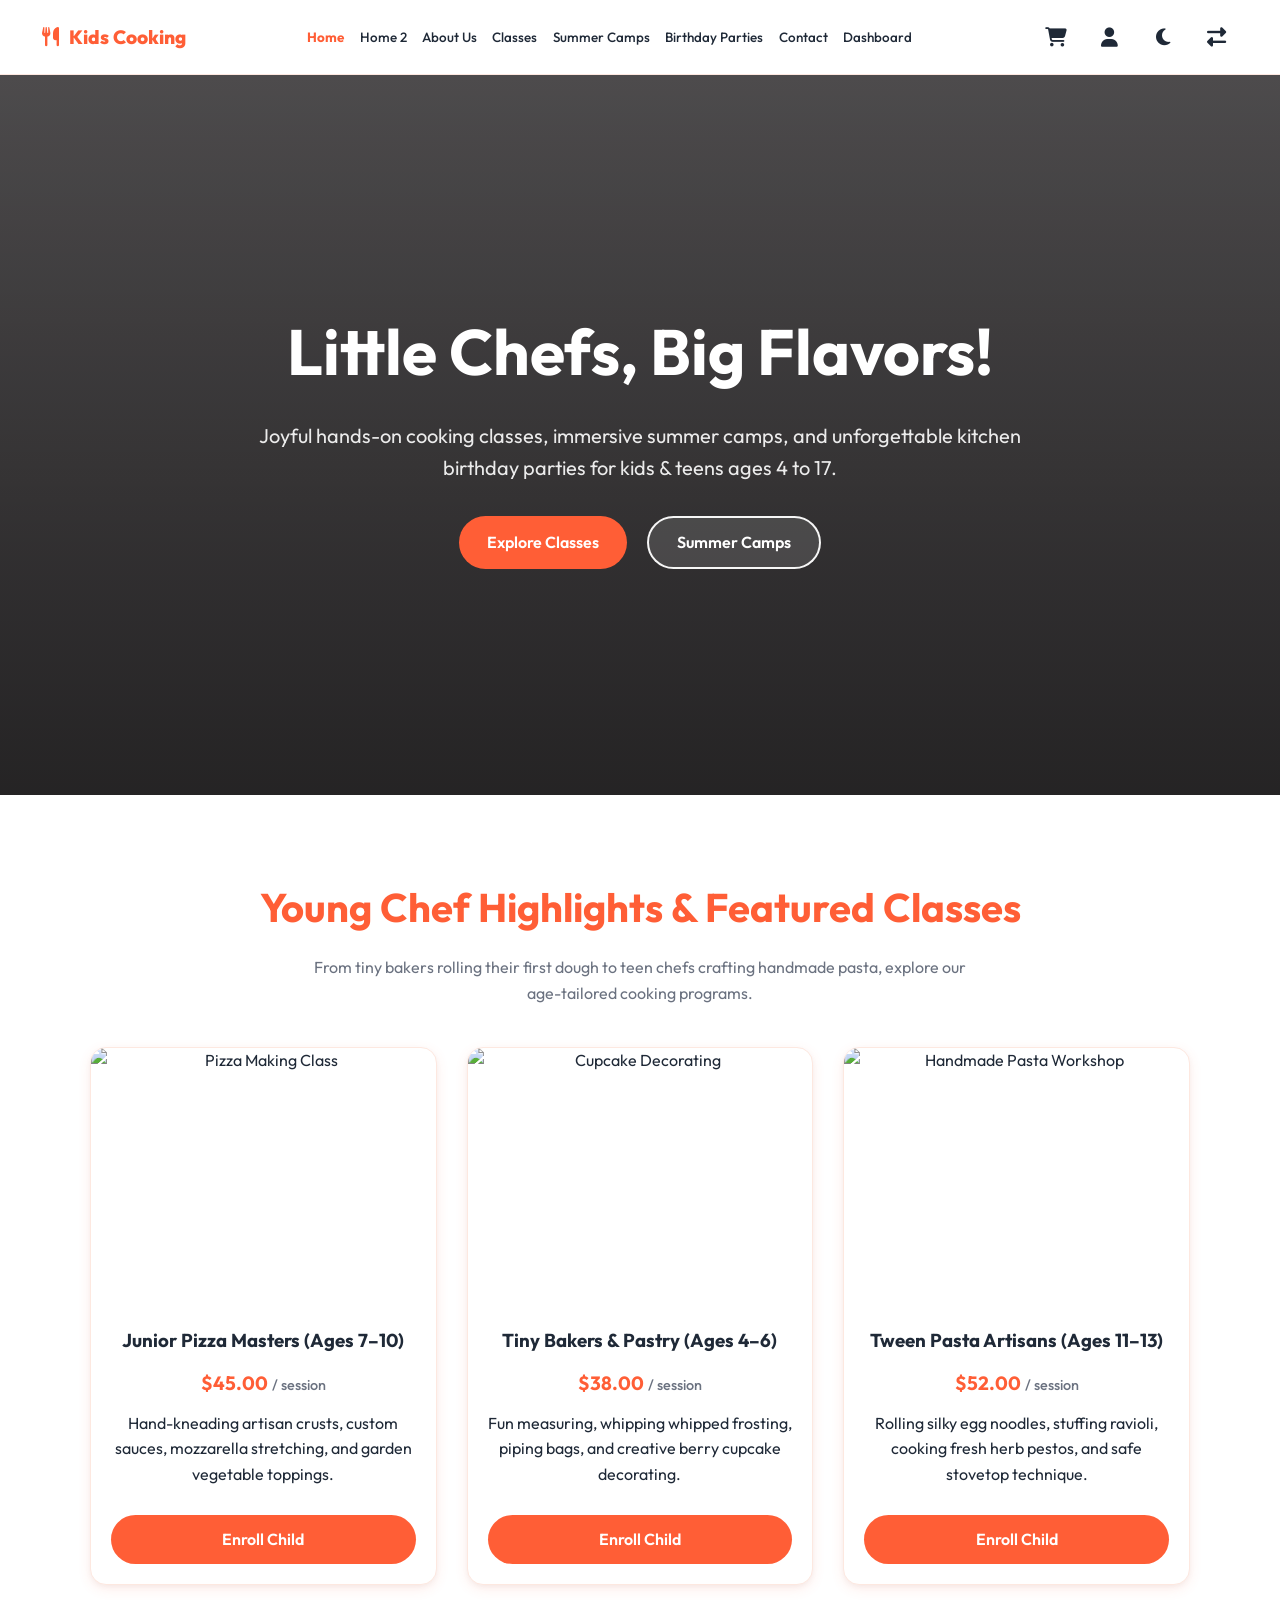
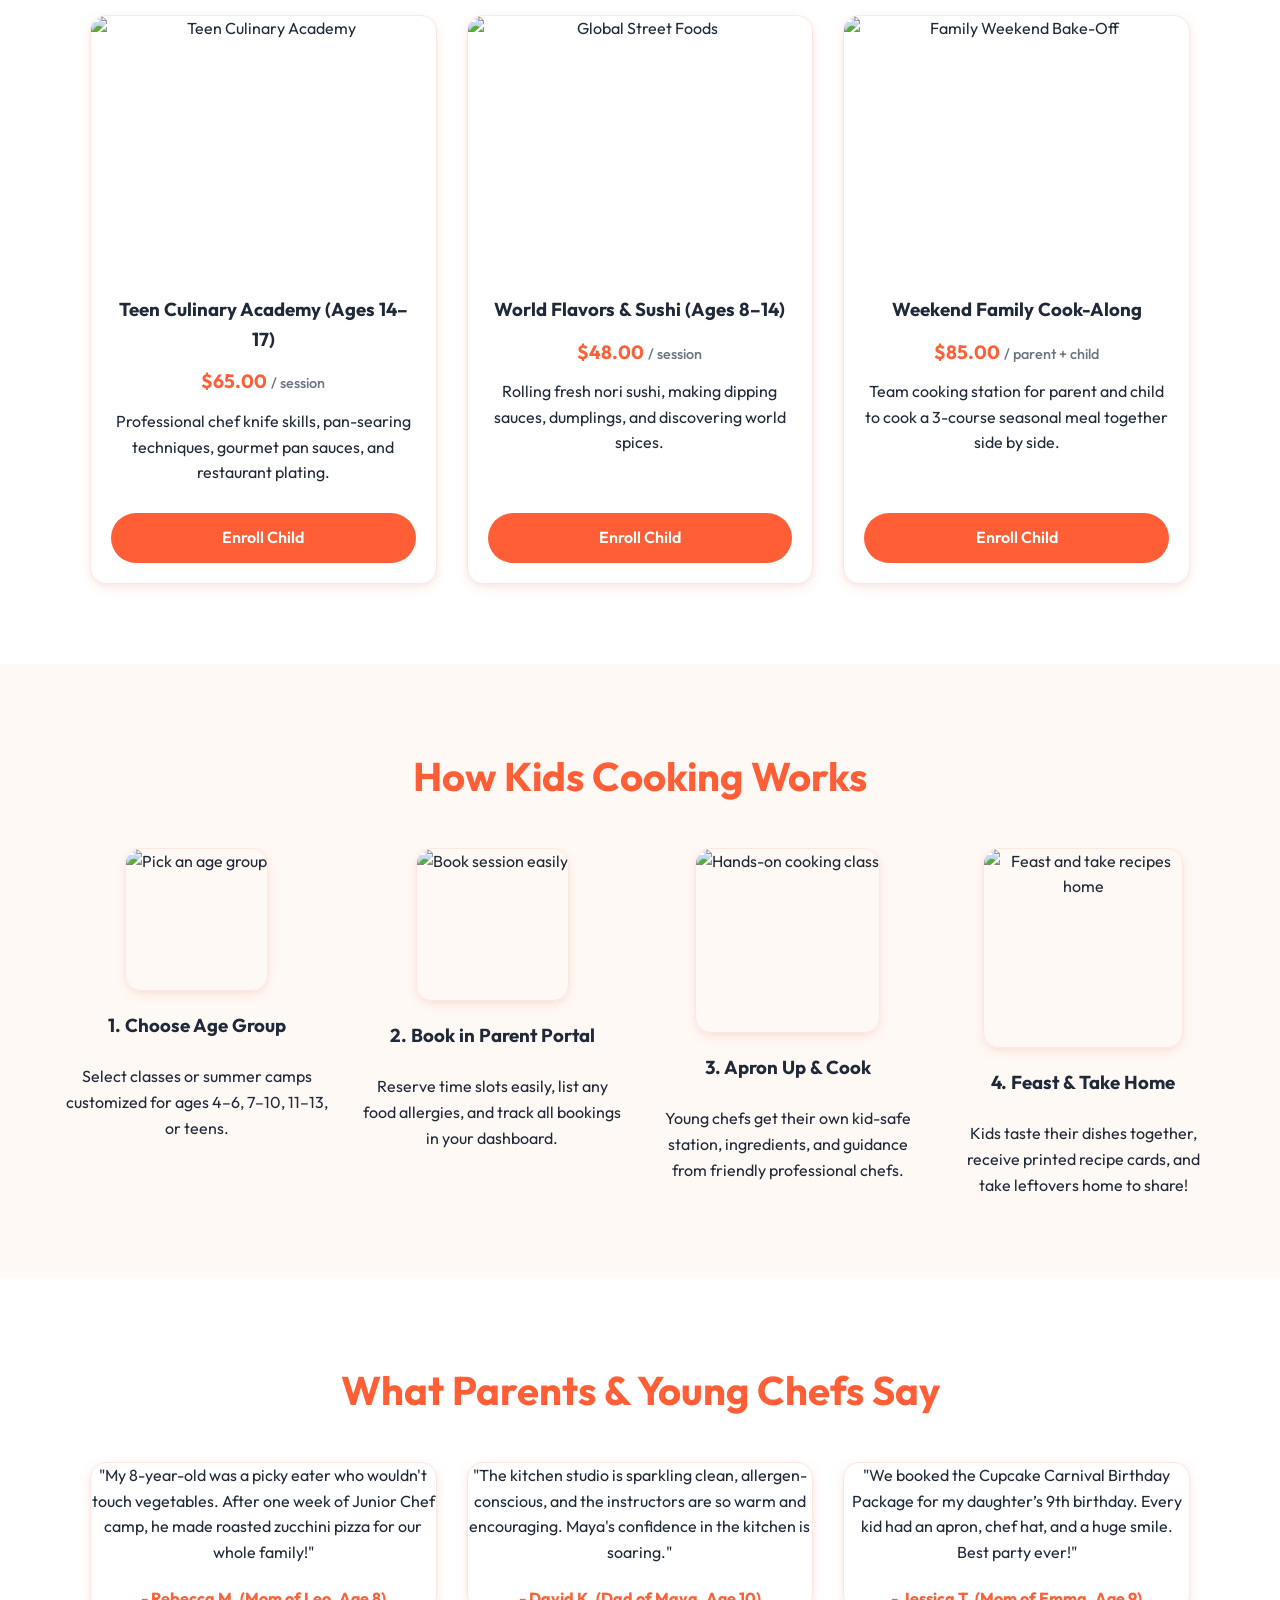
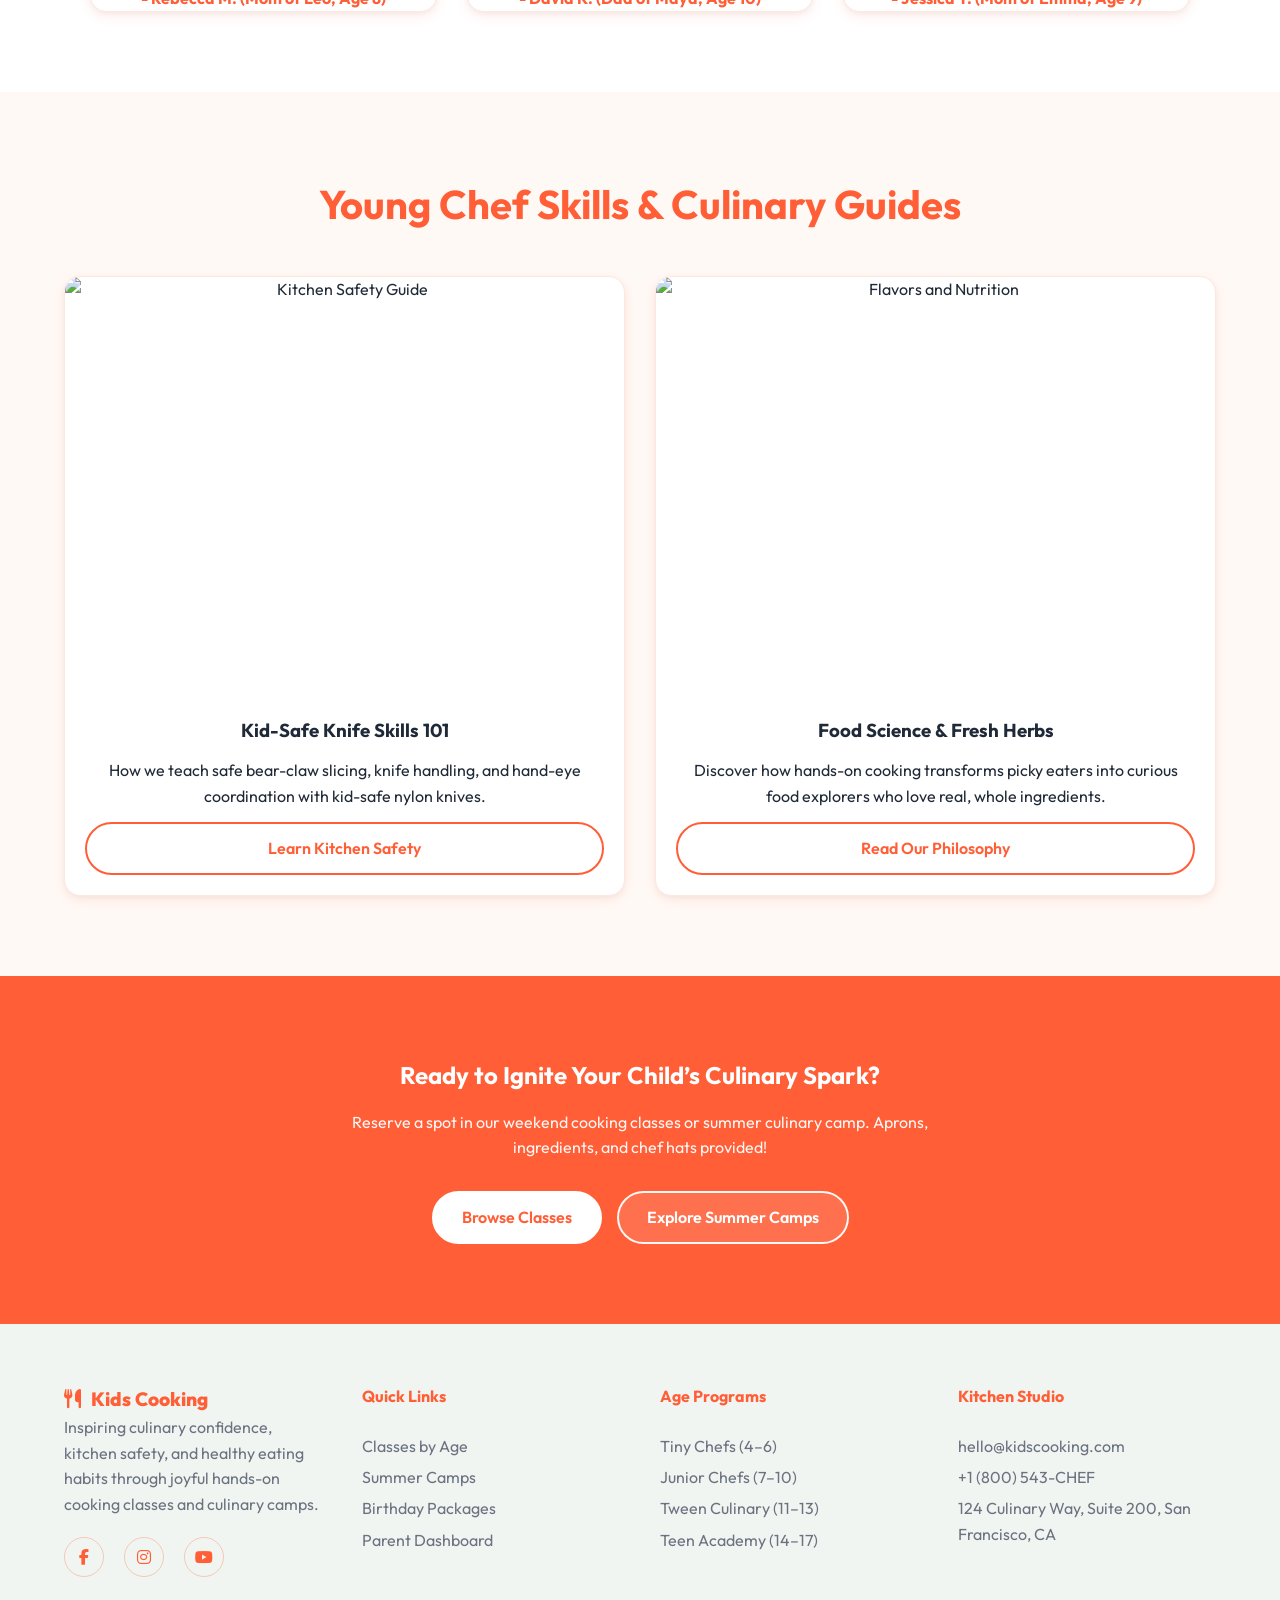
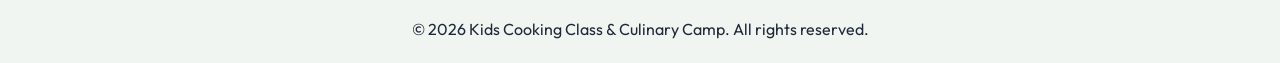
==== commit cd7d44ce: "Fix responsive layout alignments, image cropping, and auth page styles" ====
--- a/index.html
+++ b/index.html
@@ -30,7 +30,7 @@
         <nav id="main-nav">
             <ul>
                 <li><a href="index.html">Home</a></li>
-                <li><a href="index2.html">Camp Highlights</a></li>
+                <li><a href="index2.html">Home 2</a></li>
                 <li><a href="about.html">About Us</a></li>
                 <li><a href="products.html">Classes</a></li>
                 <li><a href="applications.html">Summer Camps</a></li>
@@ -53,7 +53,8 @@
             <button class="icon-btn" id="rtl-toggle" title="Toggle RTL">
                 <i class="fas fa-right-left"></i>
             </button>
-            <button class="menu-toggle" id="menu-toggle" aria-label="Open navigation menu" aria-expanded="false" type="button">
+            <button class="menu-toggle" id="menu-toggle" aria-label="Open navigation menu" aria-expanded="false"
+                type="button">
                 <i class="fas fa-bars" aria-hidden="true"></i>
             </button>
         </div>
@@ -65,7 +66,8 @@
             style="background-image: linear-gradient(rgba(24, 18, 22, 0.55), rgba(24, 18, 22, 0.7)), url('https://images.unsplash.com/photo-1556911220-e15b29be8c8f?auto=format&fit=crop&w=1600&q=80');">
             <div class="hero-content">
                 <h1 class="text-center">Little Chefs, Big Flavors!</h1>
-                <p class="text-center">Joyful hands-on cooking classes, immersive summer camps, and unforgettable kitchen birthday parties for kids & teens ages 4 to 17.</p>
+                <p class="text-center">Joyful hands-on cooking classes, immersive summer camps, and unforgettable
+                    kitchen birthday parties for kids & teens ages 4 to 17.</p>
                 <div class="hero-btns">
                     <a href="products.html" class="btn btn-primary">Explore Classes</a>
                     <a href="applications.html" class="btn btn-secondary">Summer Camps</a>
@@ -77,15 +79,21 @@
         <section id="products-preview">
             <div class="container">
                 <h2 class="section-title text-center">Young Chef Highlights & Featured Classes</h2>
-                <p class="text-center" style="max-width: 680px; margin: 0 auto 40px; color: var(--text-muted);">From tiny bakers rolling their first dough to teen chefs crafting handmade pasta, explore our age-tailored cooking programs.</p>
+                <p class="text-center" style="max-width: 680px; margin: 0 auto 40px; color: var(--text-muted);">From
+                    tiny bakers rolling their first dough to teen chefs crafting handmade pasta, explore our
+                    age-tailored cooking programs.</p>
                 <div class="card-grid card-grid--three">
                     <!-- Class 1 -->
                     <div class="card">
-                        <img src="https://images.unsplash.com/photo-1513104890138-7c749659a591?auto=format&fit=crop&w=600&q=80" alt="Pizza Making Class">
+                        <img src="https://images.unsplash.com/photo-1513104890138-7c749659a591?auto=format&fit=crop&w=600&q=80"
+                            alt="Pizza Making Class">
                         <div class="card-content">
                             <h3>Junior Pizza Masters (Ages 7–10)</h3>
-                            <p style="color: var(--primary); font-weight: 700; font-size: 1.2rem;">$45.00 <span style="font-size: 0.9rem; font-weight: 500; color: var(--text-muted);">/ session</span></p>
-                            <p>Hand-kneading artisan crusts, custom sauces, mozzarella stretching, and garden vegetable toppings.</p>
+                            <p style="color: var(--primary); font-weight: 700; font-size: 1.2rem;">$45.00 <span
+                                    style="font-size: 0.9rem; font-weight: 500; color: var(--text-muted);">/
+                                    session</span></p>
+                            <p>Hand-kneading artisan crusts, custom sauces, mozzarella stretching, and garden vegetable
+                                toppings.</p>
                             <div class="product-card-actions">
                                 <a href="products.html" class="btn btn-primary">Enroll Child</a>
                             </div>
@@ -93,11 +101,15 @@
                     </div>
                     <!-- Class 2 -->
                     <div class="card">
-                        <img src="https://images.unsplash.com/photo-1578985545062-69928b1d9587?auto=format&fit=crop&w=600&q=80" alt="Cupcake Decorating">
+                        <img src="https://images.unsplash.com/photo-1578985545062-69928b1d9587?auto=format&fit=crop&w=600&q=80"
+                            alt="Cupcake Decorating">
                         <div class="card-content">
                             <h3>Tiny Bakers & Pastry (Ages 4–6)</h3>
-                            <p style="color: var(--primary); font-weight: 700; font-size: 1.2rem;">$38.00 <span style="font-size: 0.9rem; font-weight: 500; color: var(--text-muted);">/ session</span></p>
-                            <p>Fun measuring, whipping whipped frosting, piping bags, and creative berry cupcake decorating.</p>
+                            <p style="color: var(--primary); font-weight: 700; font-size: 1.2rem;">$38.00 <span
+                                    style="font-size: 0.9rem; font-weight: 500; color: var(--text-muted);">/
+                                    session</span></p>
+                            <p>Fun measuring, whipping whipped frosting, piping bags, and creative berry cupcake
+                                decorating.</p>
                             <div class="product-card-actions">
                                 <a href="products.html" class="btn btn-primary">Enroll Child</a>
                             </div>
@@ -105,11 +117,15 @@
                     </div>
                     <!-- Class 3 -->
                     <div class="card">
-                        <img src="https://images.unsplash.com/photo-1556761175-5973dc0f32e7?auto=format&fit=crop&w=600&q=80" alt="Handmade Pasta Workshop">
+                        <img src="https://images.unsplash.com/photo-1556761175-5973dc0f32e7?auto=format&fit=crop&w=600&q=80"
+                            alt="Handmade Pasta Workshop">
                         <div class="card-content">
                             <h3>Tween Pasta Artisans (Ages 11–13)</h3>
-                            <p style="color: var(--primary); font-weight: 700; font-size: 1.2rem;">$52.00 <span style="font-size: 0.9rem; font-weight: 500; color: var(--text-muted);">/ session</span></p>
-                            <p>Rolling silky egg noodles, stuffing ravioli, cooking fresh herb pestos, and safe stovetop technique.</p>
+                            <p style="color: var(--primary); font-weight: 700; font-size: 1.2rem;">$52.00 <span
+                                    style="font-size: 0.9rem; font-weight: 500; color: var(--text-muted);">/
+                                    session</span></p>
+                            <p>Rolling silky egg noodles, stuffing ravioli, cooking fresh herb pestos, and safe stovetop
+                                technique.</p>
                             <div class="product-card-actions">
                                 <a href="products.html" class="btn btn-primary">Enroll Child</a>
                             </div>
@@ -117,11 +133,15 @@
                     </div>
                     <!-- Class 4 -->
                     <div class="card">
-                        <img src="https://images.unsplash.com/photo-1555396273-367ea4eb4db5?auto=format&fit=crop&w=600&q=80" alt="Teen Culinary Academy">
+                        <img src="https://images.unsplash.com/photo-1555396273-367ea4eb4db5?auto=format&fit=crop&w=600&q=80"
+                            alt="Teen Culinary Academy">
                         <div class="card-content">
                             <h3>Teen Culinary Academy (Ages 14–17)</h3>
-                            <p style="color: var(--primary); font-weight: 700; font-size: 1.2rem;">$65.00 <span style="font-size: 0.9rem; font-weight: 500; color: var(--text-muted);">/ session</span></p>
-                            <p>Professional chef knife skills, pan-searing techniques, gourmet pan sauces, and restaurant plating.</p>
+                            <p style="color: var(--primary); font-weight: 700; font-size: 1.2rem;">$65.00 <span
+                                    style="font-size: 0.9rem; font-weight: 500; color: var(--text-muted);">/
+                                    session</span></p>
+                            <p>Professional chef knife skills, pan-searing techniques, gourmet pan sauces, and
+                                restaurant plating.</p>
                             <div class="product-card-actions">
                                 <a href="products.html" class="btn btn-primary">Enroll Child</a>
                             </div>
@@ -129,11 +149,15 @@
                     </div>
                     <!-- Class 5 -->
                     <div class="card">
-                        <img src="https://images.unsplash.com/photo-1579871494447-9811cf80d66c?auto=format&fit=crop&w=600&q=80" alt="Global Street Foods">
+                        <img src="https://images.unsplash.com/photo-1579871494447-9811cf80d66c?auto=format&fit=crop&w=600&q=80"
+                            alt="Global Street Foods">
                         <div class="card-content">
                             <h3>World Flavors & Sushi (Ages 8–14)</h3>
-                            <p style="color: var(--primary); font-weight: 700; font-size: 1.2rem;">$48.00 <span style="font-size: 0.9rem; font-weight: 500; color: var(--text-muted);">/ session</span></p>
-                            <p>Rolling fresh nori sushi, making dipping sauces, dumplings, and discovering world spices.</p>
+                            <p style="color: var(--primary); font-weight: 700; font-size: 1.2rem;">$48.00 <span
+                                    style="font-size: 0.9rem; font-weight: 500; color: var(--text-muted);">/
+                                    session</span></p>
+                            <p>Rolling fresh nori sushi, making dipping sauces, dumplings, and discovering world spices.
+                            </p>
                             <div class="product-card-actions">
                                 <a href="products.html" class="btn btn-primary">Enroll Child</a>
                             </div>
@@ -141,11 +165,15 @@
                     </div>
                     <!-- Class 6 -->
                     <div class="card">
-                        <img src="https://images.unsplash.com/photo-1490818387583-1baba5e638af?auto=format&fit=crop&w=600&q=80" alt="Family Weekend Bake-Off">
+                        <img src="https://images.unsplash.com/photo-1490818387583-1baba5e638af?auto=format&fit=crop&w=600&q=80"
+                            alt="Family Weekend Bake-Off">
                         <div class="card-content">
                             <h3>Weekend Family Cook-Along</h3>
-                            <p style="color: var(--primary); font-weight: 700; font-size: 1.2rem;">$85.00 <span style="font-size: 0.9rem; font-weight: 500; color: var(--text-muted);">/ parent + child</span></p>
-                            <p>Team cooking station for parent and child to cook a 3-course seasonal meal together side by side.</p>
+                            <p style="color: var(--primary); font-weight: 700; font-size: 1.2rem;">$85.00 <span
+                                    style="font-size: 0.9rem; font-weight: 500; color: var(--text-muted);">/ parent +
+                                    child</span></p>
+                            <p>Team cooking station for parent and child to cook a 3-course seasonal meal together side
+                                by side.</p>
                             <div class="product-card-actions">
                                 <a href="products.html" class="btn btn-primary">Enroll Child</a>
                             </div>
@@ -162,35 +190,42 @@
                 <div class="card-grid">
                     <div class="card" style="background: transparent; border: none; box-shadow: none;">
                         <div class="how-it-works-step-image">
-                            <img src="https://images.unsplash.com/photo-1507034589631-9433cc6bc453?auto=format&fit=crop&w=300&q=80"
-                                alt="Pick an age group" width="200" height="200" style="object-fit: cover;" loading="lazy">
+                            <img src="https://encrypted-tbn0.gstatic.com/images?q=tbn:ANd9GcTZ01xVFbrS0LiLAwie0zmmvVbnmN5KiQqg65RiYXwp3GB9zjermlaDs_8&s=10"
+                                alt="Pick an age group" width="200" height="200" style="object-fit: cover;"
+                                loading="lazy">
                         </div>
                         <h3>1. Choose Age Group</h3>
                         <p>Select classes or summer camps customized for ages 4–6, 7–10, 11–13, or teens.</p>
                     </div>
                     <div class="card" style="background: transparent; border: none; box-shadow: none;">
                         <div class="how-it-works-step-image">
-                            <img src="https://images.unsplash.com/photo-1581299894007-aaa50297cf16?auto=format&fit=crop&w=300&q=80"
-                                alt="Book session easily" width="200" height="200" style="object-fit: cover;" loading="lazy">
+                            <img src="https://t4.ftcdn.net/jpg/01/30/49/35/360_F_130493541_aXNo0e6E4fSJFhkKmP98feMjhiDYeBd4.jpg"
+                                alt="Book session easily" width="200" height="200" style="object-fit: cover;"
+                                loading="lazy">
                         </div>
                         <h3>2. Book in Parent Portal</h3>
-                        <p>Reserve time slots easily, list any food allergies, and track all bookings in your dashboard.</p>
+                        <p>Reserve time slots easily, list any food allergies, and track all bookings in your dashboard.
+                        </p>
                     </div>
                     <div class="card" style="background: transparent; border: none; box-shadow: none;">
                         <div class="how-it-works-step-image">
                             <img src="https://images.unsplash.com/photo-1543339308-43e59d6b73a6?auto=format&fit=crop&w=300&q=80"
-                                alt="Hands-on cooking class" width="200" height="200" style="object-fit: cover;" loading="lazy">
+                                alt="Hands-on cooking class" width="200" height="200" style="object-fit: cover;"
+                                loading="lazy">
                         </div>
                         <h3>3. Apron Up & Cook</h3>
-                        <p>Young chefs get their own kid-safe station, ingredients, and guidance from friendly professional chefs.</p>
+                        <p>Young chefs get their own kid-safe station, ingredients, and guidance from friendly
+                            professional chefs.</p>
                     </div>
                     <div class="card" style="background: transparent; border: none; box-shadow: none;">
                         <div class="how-it-works-step-image">
                             <img src="https://images.unsplash.com/photo-1509440159596-0249088772ff?auto=format&fit=crop&w=300&q=80"
-                                alt="Feast and take recipes home" width="200" height="200" style="object-fit: cover;" loading="lazy">
+                                alt="Feast and take recipes home" width="200" height="200" style="object-fit: cover;"
+                                loading="lazy">
                         </div>
                         <h3>4. Feast & Take Home</h3>
-                        <p>Kids taste their dishes together, receive printed recipe cards, and take leftovers home to share!</p>
+                        <p>Kids taste their dishes together, receive printed recipe cards, and take leftovers home to
+                            share!</p>
                     </div>
                 </div>
             </div>
@@ -202,16 +237,22 @@
                 <h2 class="section-title text-center">What Parents & Young Chefs Say</h2>
                 <div class="card-grid card-grid--three">
                     <article class="card">
-                        <p>"My 8-year-old was a picky eater who wouldn't touch vegetables. After one week of Junior Chef camp, he made roasted zucchini pizza for our whole family!"</p>
-                        <div style="margin-top: 20px; font-weight: 700; color: var(--primary);">- Rebecca M. (Mom of Leo, Age 8)</div>
+                        <p>"My 8-year-old was a picky eater who wouldn't touch vegetables. After one week of Junior Chef
+                            camp, he made roasted zucchini pizza for our whole family!"</p>
+                        <div style="margin-top: 20px; font-weight: 700; color: var(--primary);">- Rebecca M. (Mom of
+                            Leo, Age 8)</div>
                     </article>
                     <article class="card">
-                        <p>"The kitchen studio is sparkling clean, allergen-conscious, and the instructors are so warm and encouraging. Maya's confidence in the kitchen is soaring."</p>
-                        <div style="margin-top: 20px; font-weight: 700; color: var(--primary);">- David K. (Dad of Maya, Age 10)</div>
+                        <p>"The kitchen studio is sparkling clean, allergen-conscious, and the instructors are so warm
+                            and encouraging. Maya's confidence in the kitchen is soaring."</p>
+                        <div style="margin-top: 20px; font-weight: 700; color: var(--primary);">- David K. (Dad of Maya,
+                            Age 10)</div>
                     </article>
                     <article class="card">
-                        <p>"We booked the Cupcake Carnival Birthday Package for my daughter’s 9th birthday. Every kid had an apron, chef hat, and a huge smile. Best party ever!"</p>
-                        <div style="margin-top: 20px; font-weight: 700; color: var(--primary);">- Jessica T. (Mom of Emma, Age 9)</div>
+                        <p>"We booked the Cupcake Carnival Birthday Package for my daughter’s 9th birthday. Every kid
+                            had an apron, chef hat, and a huge smile. Best party ever!"</p>
+                        <div style="margin-top: 20px; font-weight: 700; color: var(--primary);">- Jessica T. (Mom of
+                            Emma, Age 9)</div>
                     </article>
                 </div>
             </div>
@@ -223,18 +264,22 @@
                 <h2 class="section-title text-center">Young Chef Skills & Culinary Guides</h2>
                 <div class="card-grid">
                     <div class="card">
-                        <img src="https://images.unsplash.com/photo-1581299894007-aaa50297cf16?auto=format&fit=crop&w=600&q=80" alt="Kitchen Safety Guide">
+                        <img src="https://encrypted-tbn0.gstatic.com/images?q=tbn:ANd9GcTHbXrCDGtVGG0iQ5r2zQy6kRlrtycmzqvaBbtxZpG5xZRCwXJsK7mdOAnF&s=10"
+                            alt="Kitchen Safety Guide">
                         <div class="card-content">
                             <h3>Kid-Safe Knife Skills 101</h3>
-                            <p>How we teach safe bear-claw slicing, knife handling, and hand-eye coordination with kid-safe nylon knives.</p>
+                            <p>How we teach safe bear-claw slicing, knife handling, and hand-eye coordination with
+                                kid-safe nylon knives.</p>
                             <a href="about.html" class="btn btn-secondary">Learn Kitchen Safety</a>
                         </div>
                     </div>
                     <div class="card">
-                        <img src="https://images.unsplash.com/photo-1610832958506-aa56368176cf?auto=format&fit=crop&w=600&q=80" alt="Flavors and Nutrition">
+                        <img src="https://images.unsplash.com/photo-1610832958506-aa56368176cf?auto=format&fit=crop&w=600&q=80"
+                            alt="Flavors and Nutrition">
                         <div class="card-content">
                             <h3>Food Science & Fresh Herbs</h3>
-                            <p>Discover how hands-on cooking transforms picky eaters into curious food explorers who love real, whole ingredients.</p>
+                            <p>Discover how hands-on cooking transforms picky eaters into curious food explorers who
+                                love real, whole ingredients.</p>
                             <a href="about.html" class="btn btn-secondary">Read Our Philosophy</a>
                         </div>
                     </div>
@@ -247,7 +292,8 @@
             <div class="container text-center">
                 <h2 style="color: white; margin-bottom: 15px;">Ready to Ignite Your Child’s Culinary Spark?</h2>
                 <p style="margin-bottom: 30px; opacity: 0.95; max-width: 620px; margin-left: auto; margin-right: auto;">
-                    Reserve a spot in our weekend cooking classes or summer culinary camp. Aprons, ingredients, and chef hats provided!
+                    Reserve a spot in our weekend cooking classes or summer culinary camp. Aprons, ingredients, and chef
+                    hats provided!
                 </p>
                 <div style="display: flex; gap: 15px; justify-content: center; flex-wrap: wrap;">
                     <a href="products.html" class="btn btn-primary btn-primary-on-dark">Browse Classes</a>
@@ -265,11 +311,15 @@
                         <i class="fas fa-utensils" aria-hidden="true"></i>
                         <span>Kids Cooking</span>
                     </div>
-                    <p>Inspiring culinary confidence, kitchen safety, and healthy eating habits through joyful hands-on cooking classes and culinary camps.</p>
+                    <p>Inspiring culinary confidence, kitchen safety, and healthy eating habits through joyful hands-on
+                        cooking classes and culinary camps.</p>
                     <div class="footer-socials">
-                        <a href="#" class="footer-social-link" title="Facebook" aria-label="Facebook"><i class="fab fa-facebook-f"></i></a>
-                        <a href="#" class="footer-social-link" title="Instagram" aria-label="Instagram"><i class="fab fa-instagram"></i></a>
-                        <a href="#" class="footer-social-link" title="YouTube" aria-label="YouTube"><i class="fab fa-youtube"></i></a>
+                        <a href="#" class="footer-social-link" title="Facebook" aria-label="Facebook"><i
+                                class="fab fa-facebook-f"></i></a>
+                        <a href="#" class="footer-social-link" title="Instagram" aria-label="Instagram"><i
+                                class="fab fa-instagram"></i></a>
+                        <a href="#" class="footer-social-link" title="YouTube" aria-label="YouTube"><i
+                                class="fab fa-youtube"></i></a>
                     </div>
                 </div>
                 <div class="footer-column">
--- a/assets/css/main.css
+++ b/assets/css/main.css
@@ -386,7 +386,7 @@
     #how-it-works .how-it-works-step-image {
         max-width: 100%;
         width: 100%;
-        aspect-ratio: 16 / 9;
+        aspect-ratio: 4 / 3;
         border-radius: var(--radius) var(--radius) 0 0;
         margin-bottom: 1.25rem;
     }
@@ -395,7 +395,14 @@
         width: 100%;
         height: 100%;
         object-fit: cover;
+        object-position: center top;
         aspect-ratio: unset;
+    }
+}
+
+@media (max-width: 600px) {
+    #how-it-works .how-it-works-step-image {
+        aspect-ratio: 3 / 2;
     }
 }
 
@@ -715,21 +722,29 @@
 
 .card img {
     width: 100%;
-    aspect-ratio: 16 / 9;
+    aspect-ratio: 4 / 3;
     object-fit: cover;
+    object-position: center center;
     border-radius: 0;
     transition: transform 0.5s ease;
 }
 
+#team .card img,
 #our-team .card img {
     aspect-ratio: 4 / 5;
     object-position: center top;
 }
 
-
-@media (min-width: 1025px) {
+@media (max-width: 768px) {
     .card img {
-        aspect-ratio: 4 / 3;
+        aspect-ratio: 3 / 2;
+        object-position: center top;
+    }
+
+    #team .card img,
+    #our-team .card img {
+        aspect-ratio: 4 / 5;
+        object-position: center top;
     }
 }
 
@@ -739,11 +754,10 @@
     }
 }
 
-
-
+#team .card > img,
 #our-team .card > img {
     height: 300px;
-    object-position: center 20%;
+    object-position: center top;
 }
 
 .card-content {
@@ -858,6 +872,11 @@
 @media (hover: hover) and (pointer: fine) {
     footer .footer-column ul a:hover {
         color: #ffffff;
+        text-decoration: underline;
+    }
+
+    [data-theme="light"] footer .footer-column ul a:hover {
+        color: var(--primary);
         text-decoration: underline;
     }
 }
@@ -894,6 +913,13 @@
     .footer-social-link:hover {
         color: var(--primary);
         border-color: var(--primary);
+        background-color: rgba(255, 94, 54, 0.12);
+    }
+
+    [data-theme="light"] .footer-social-link:hover {
+        color: var(--primary);
+        border-color: var(--primary);
+        background-color: rgba(255, 94, 54, 0.1);
     }
 }
 
@@ -1162,6 +1188,42 @@
     margin-bottom: 1rem;
 }
 
+/* Dashboard: centre orphaned 3rd card in recipe grid and 4th metric card on tablet/1024px */
+@media (min-width: 601px) and (max-width: 1024px) {
+    .dashboard-metrics {
+        grid-template-columns: repeat(3, 1fr) !important;
+    }
+
+    .dashboard-metrics > .metric-card:last-child:nth-child(4) {
+        grid-column: 2;
+    }
+
+    .dashboard-recipe-grid {
+        grid-template-columns: repeat(2, 1fr) !important;
+    }
+
+    .dashboard-recipe-grid > div:last-child:nth-child(odd) {
+        grid-column: 1 / -1;
+        max-width: 320px;
+        margin-left: auto;
+        margin-right: auto;
+        width: 100%;
+    }
+
+    .dashboard-photo-grid {
+        grid-template-columns: repeat(3, 1fr) !important;
+    }
+
+    /* Centre the 4th photo card that sits alone on the 2nd row */
+    .dashboard-photo-grid > div:last-child:nth-child(3n+1) {
+        grid-column: 1 / -1;
+        max-width: 33.333%;
+        margin-left: auto;
+        margin-right: auto;
+        width: 100%;
+    }
+}
+
 .dashboard-two-col {
     display: grid;
     grid-template-columns: repeat(auto-fit, minmax(280px, 1fr));
@@ -1176,6 +1238,20 @@
     align-items: stretch;
     max-width: 1100px;
     margin: 0 auto;
+}
+
+@media (min-width: 601px) and (max-width: 1024px) {
+    .pricing-grid {
+        grid-template-columns: repeat(2, 1fr);
+    }
+
+    .pricing-grid .pricing-card:last-child:nth-child(odd) {
+        grid-column: 1 / -1;
+        max-width: 420px;
+        margin-left: auto;
+        margin-right: auto;
+        width: 100%;
+    }
 }
 
 .pricing-card {
@@ -1413,6 +1489,19 @@
         grid-template-columns: 1fr;
     }
 
+    .card-grid--three {
+        grid-template-columns: repeat(3, minmax(0, 1fr)) !important;
+        gap: 20px;
+    }
+
+    #team .card img,
+    #our-team .card img {
+        height: 280px;
+        width: 100%;
+        object-fit: cover;
+        object-position: center 20%;
+    }
+
     .stats-grid {
         grid-template-columns: 1fr;
     }
@@ -1424,6 +1513,12 @@
 
     .mock-charts {
         grid-template-columns: 1fr;
+    }
+}
+
+@media (max-width: 680px) {
+    .card-grid--three {
+        grid-template-columns: 1fr !important;
     }
 }
 
@@ -1587,14 +1682,17 @@
     }
 
     nav ul li a:active,
-    nav ul li a.active-link {
+    nav ul li a.active-link,
+    nav ul li a[aria-current="page"] {
         background: var(--primary);
-        color: white;
-    }
-
-    [data-theme="dark"] nav ul li a:active {
+        color: #ffffff !important;
+    }
+
+    [data-theme="dark"] nav ul li a:active,
+    [data-theme="dark"] nav ul li a.active-link,
+    [data-theme="dark"] nav ul li a[aria-current="page"] {
         background: var(--primary);
-        color: white;
+        color: #ffffff !important;
     }
 
     /* Mobile Nav Actions (cloned icons: cart/profile/theme/rtl, + search if present) */
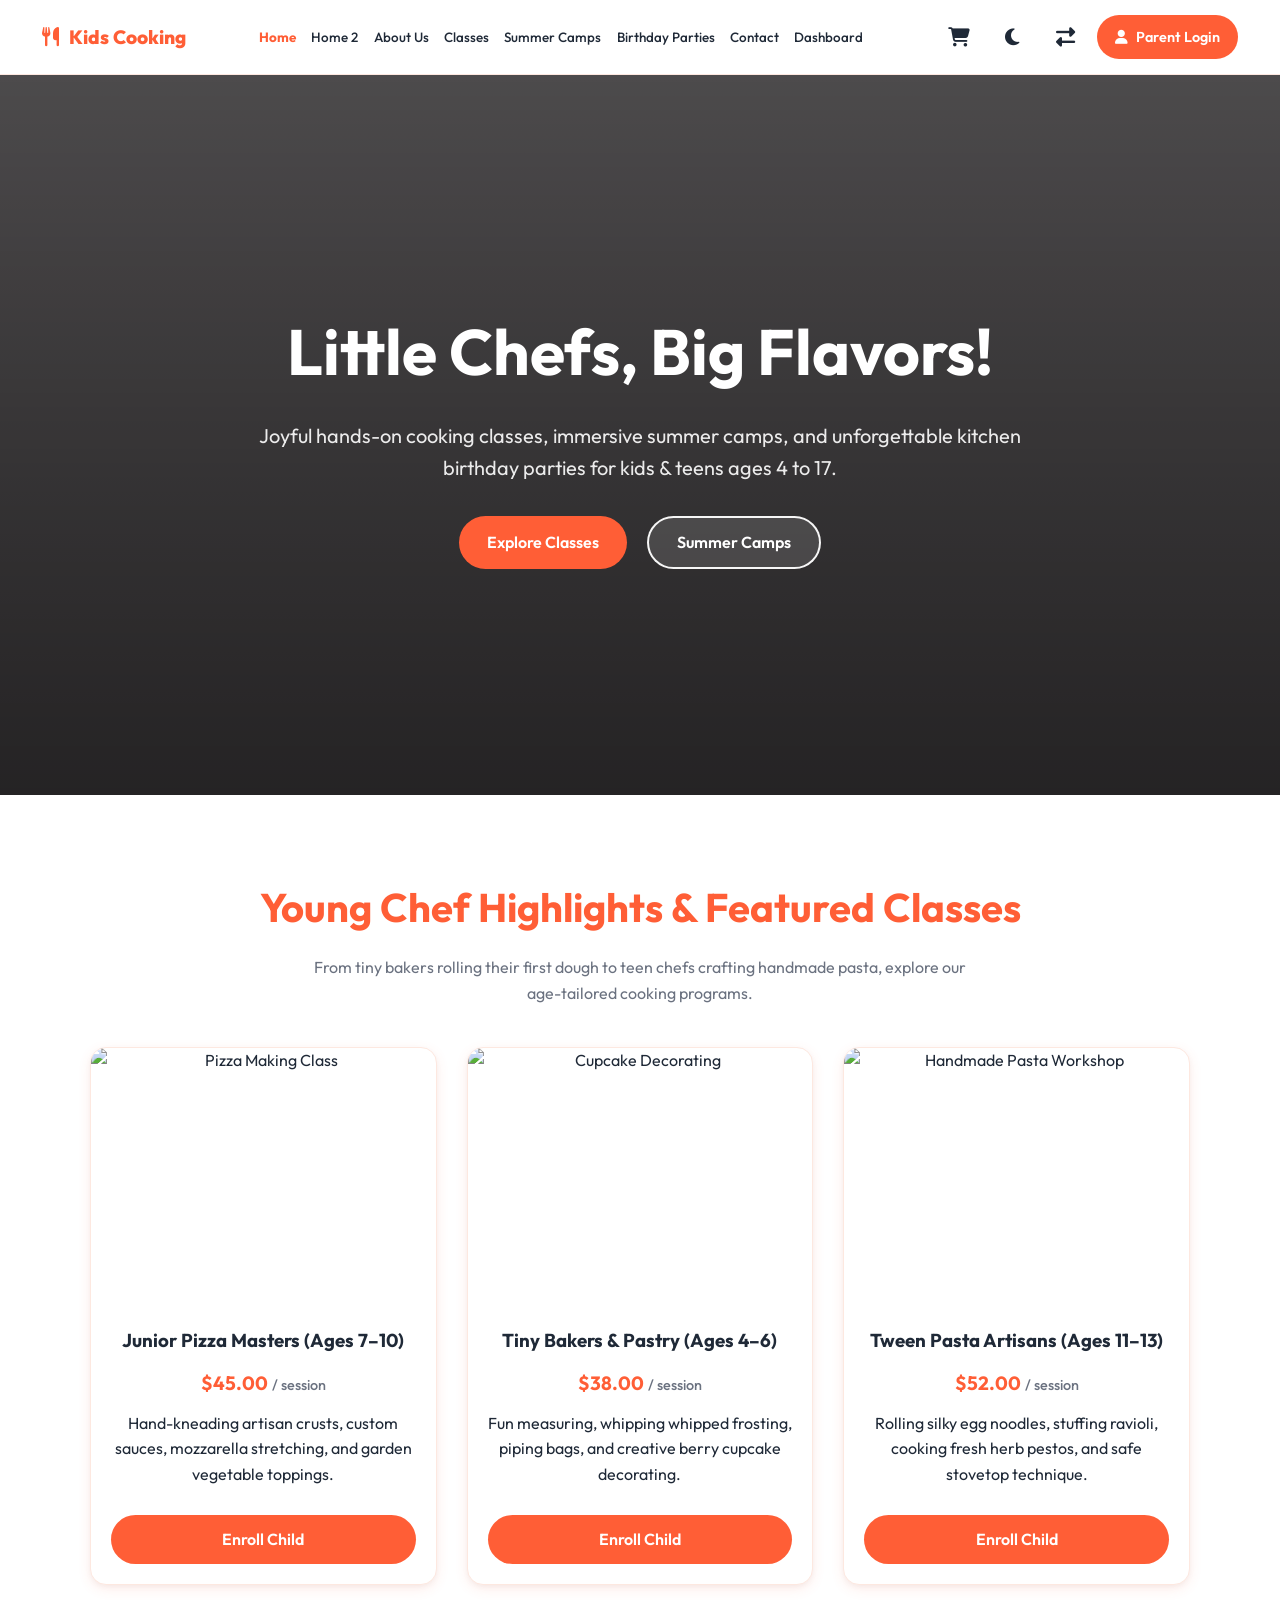
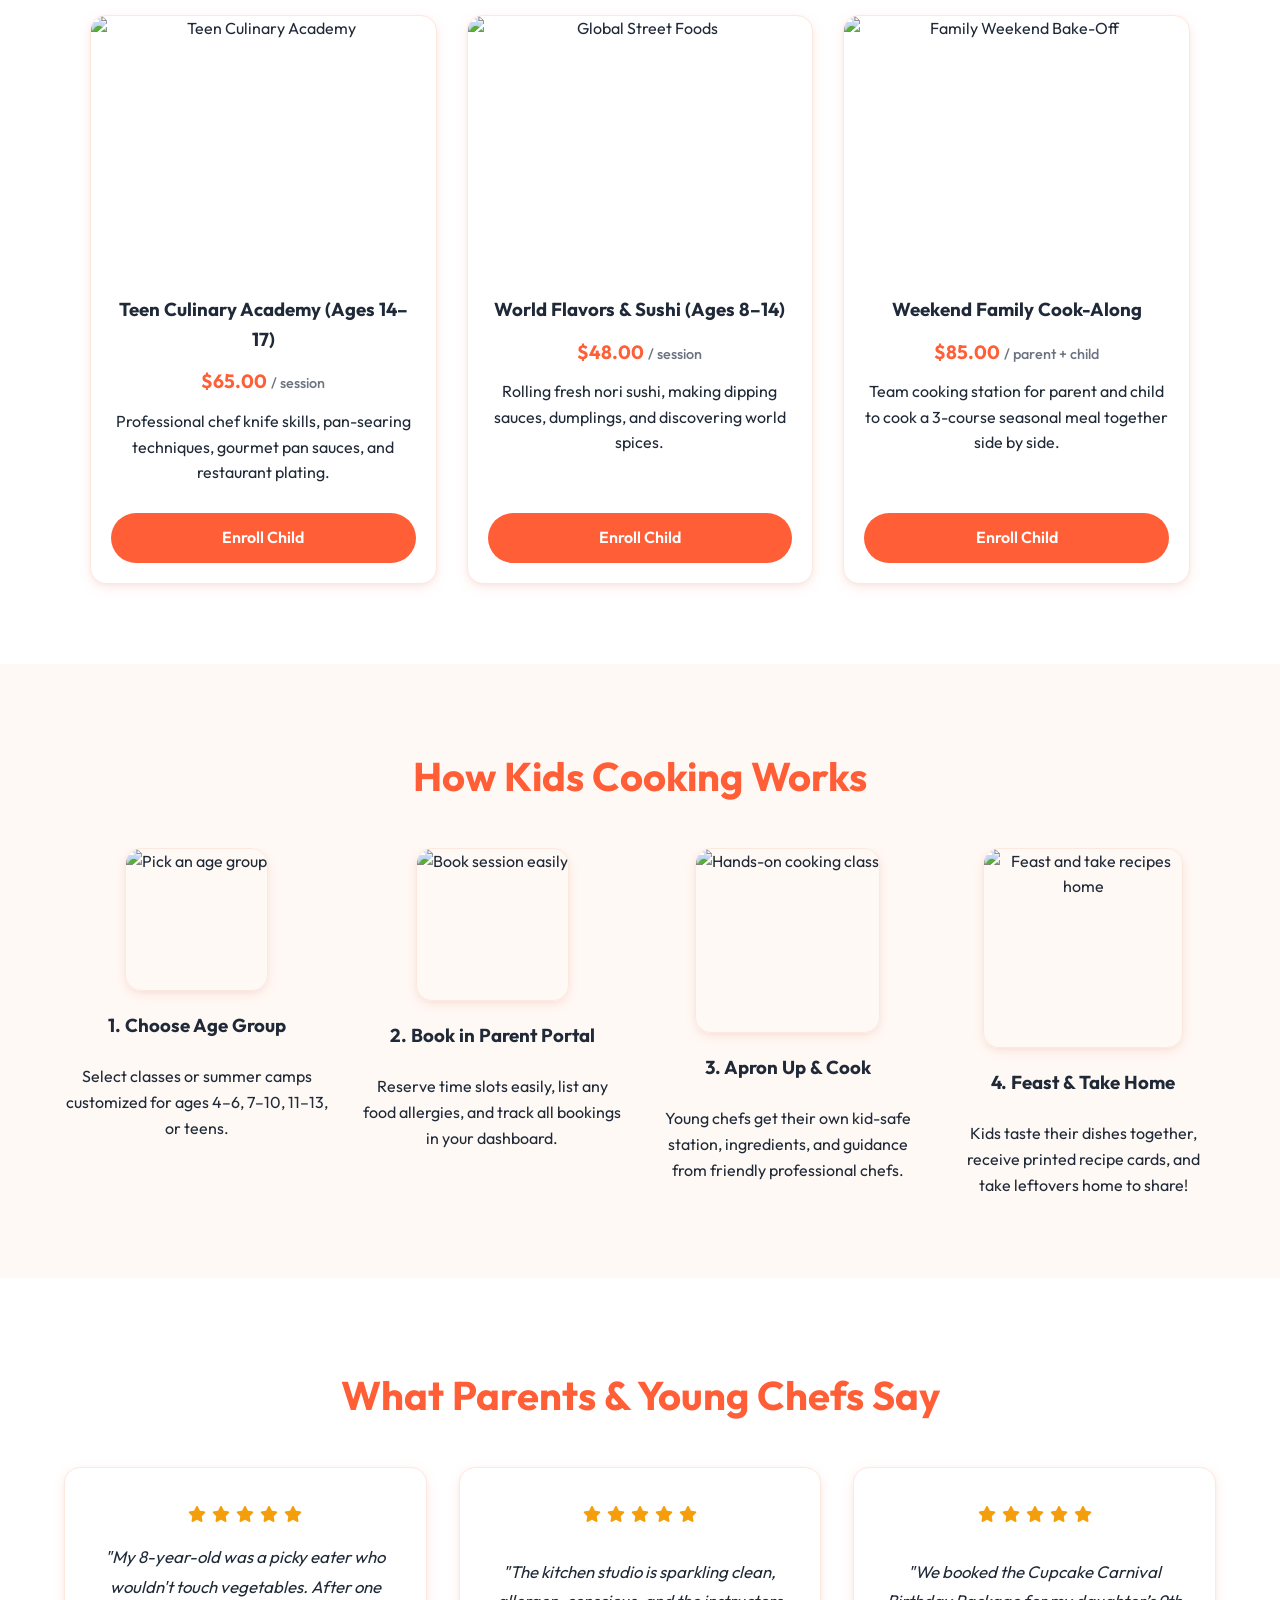
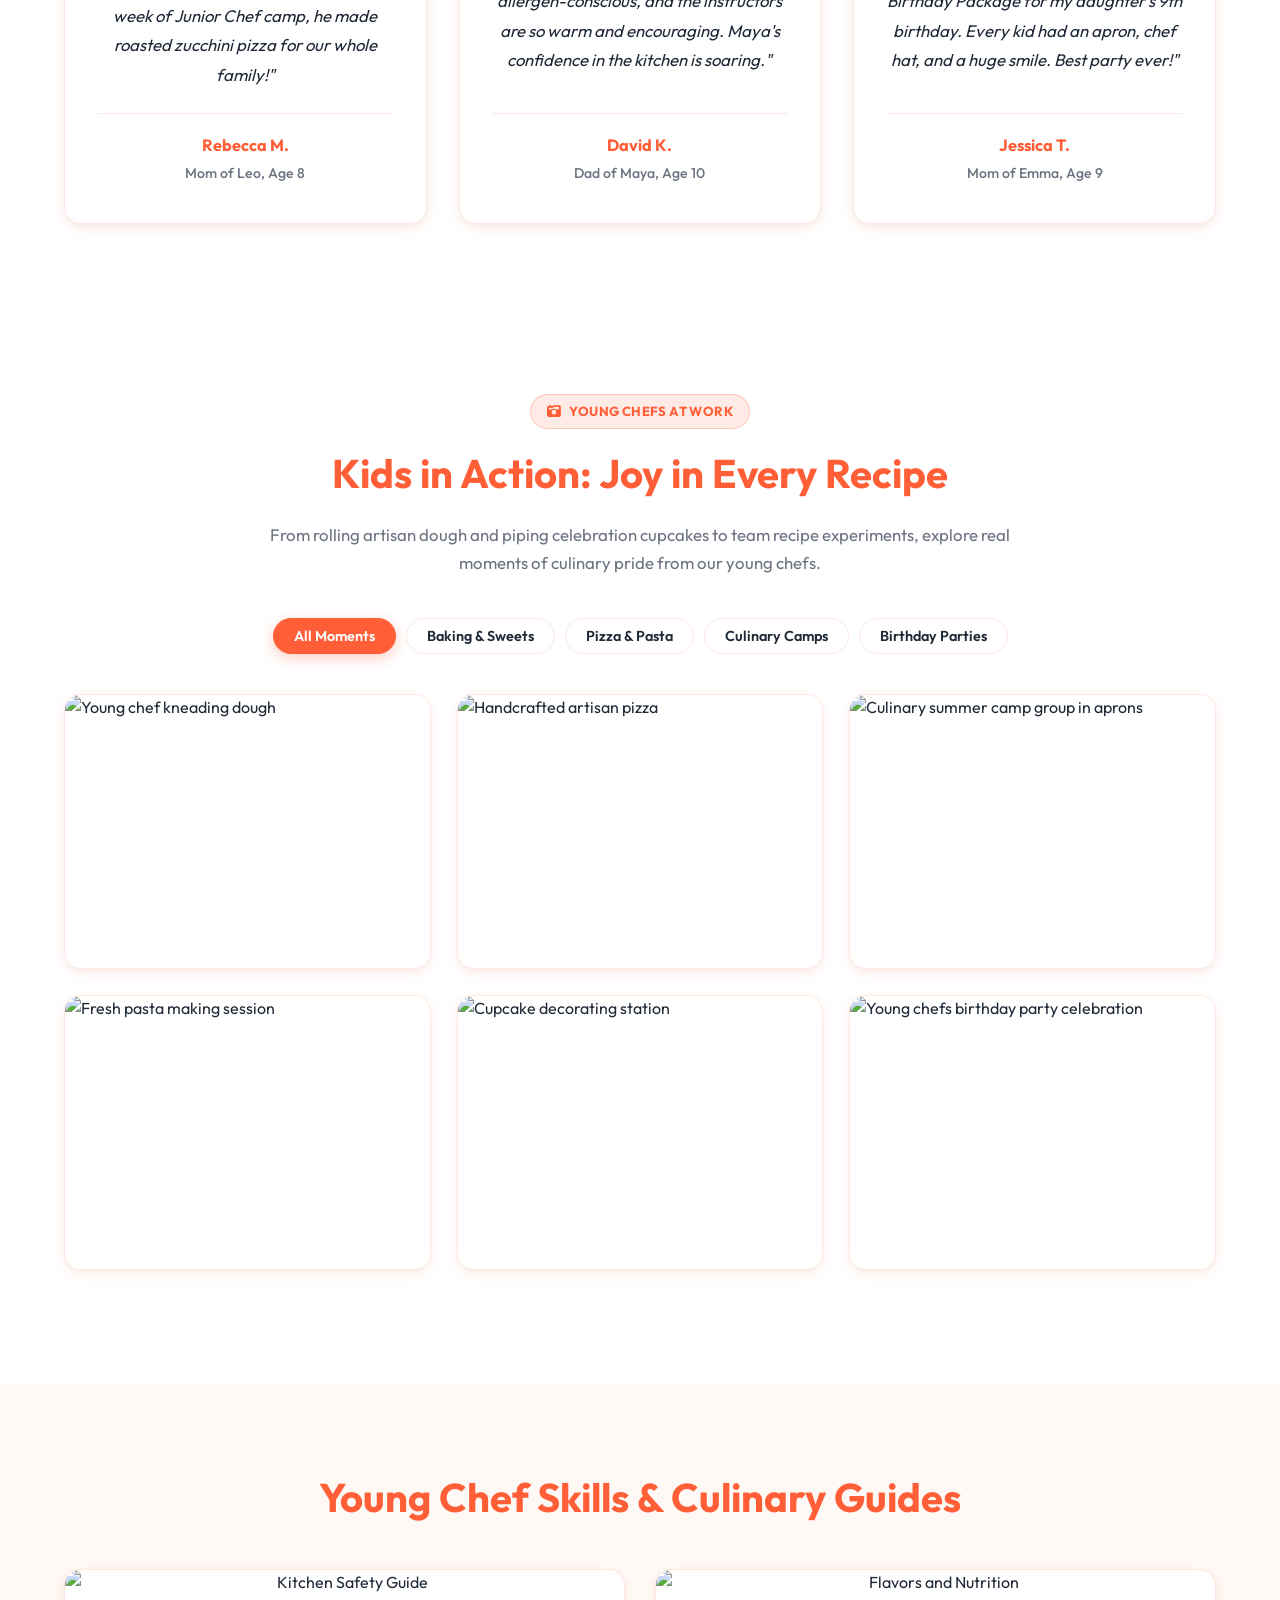
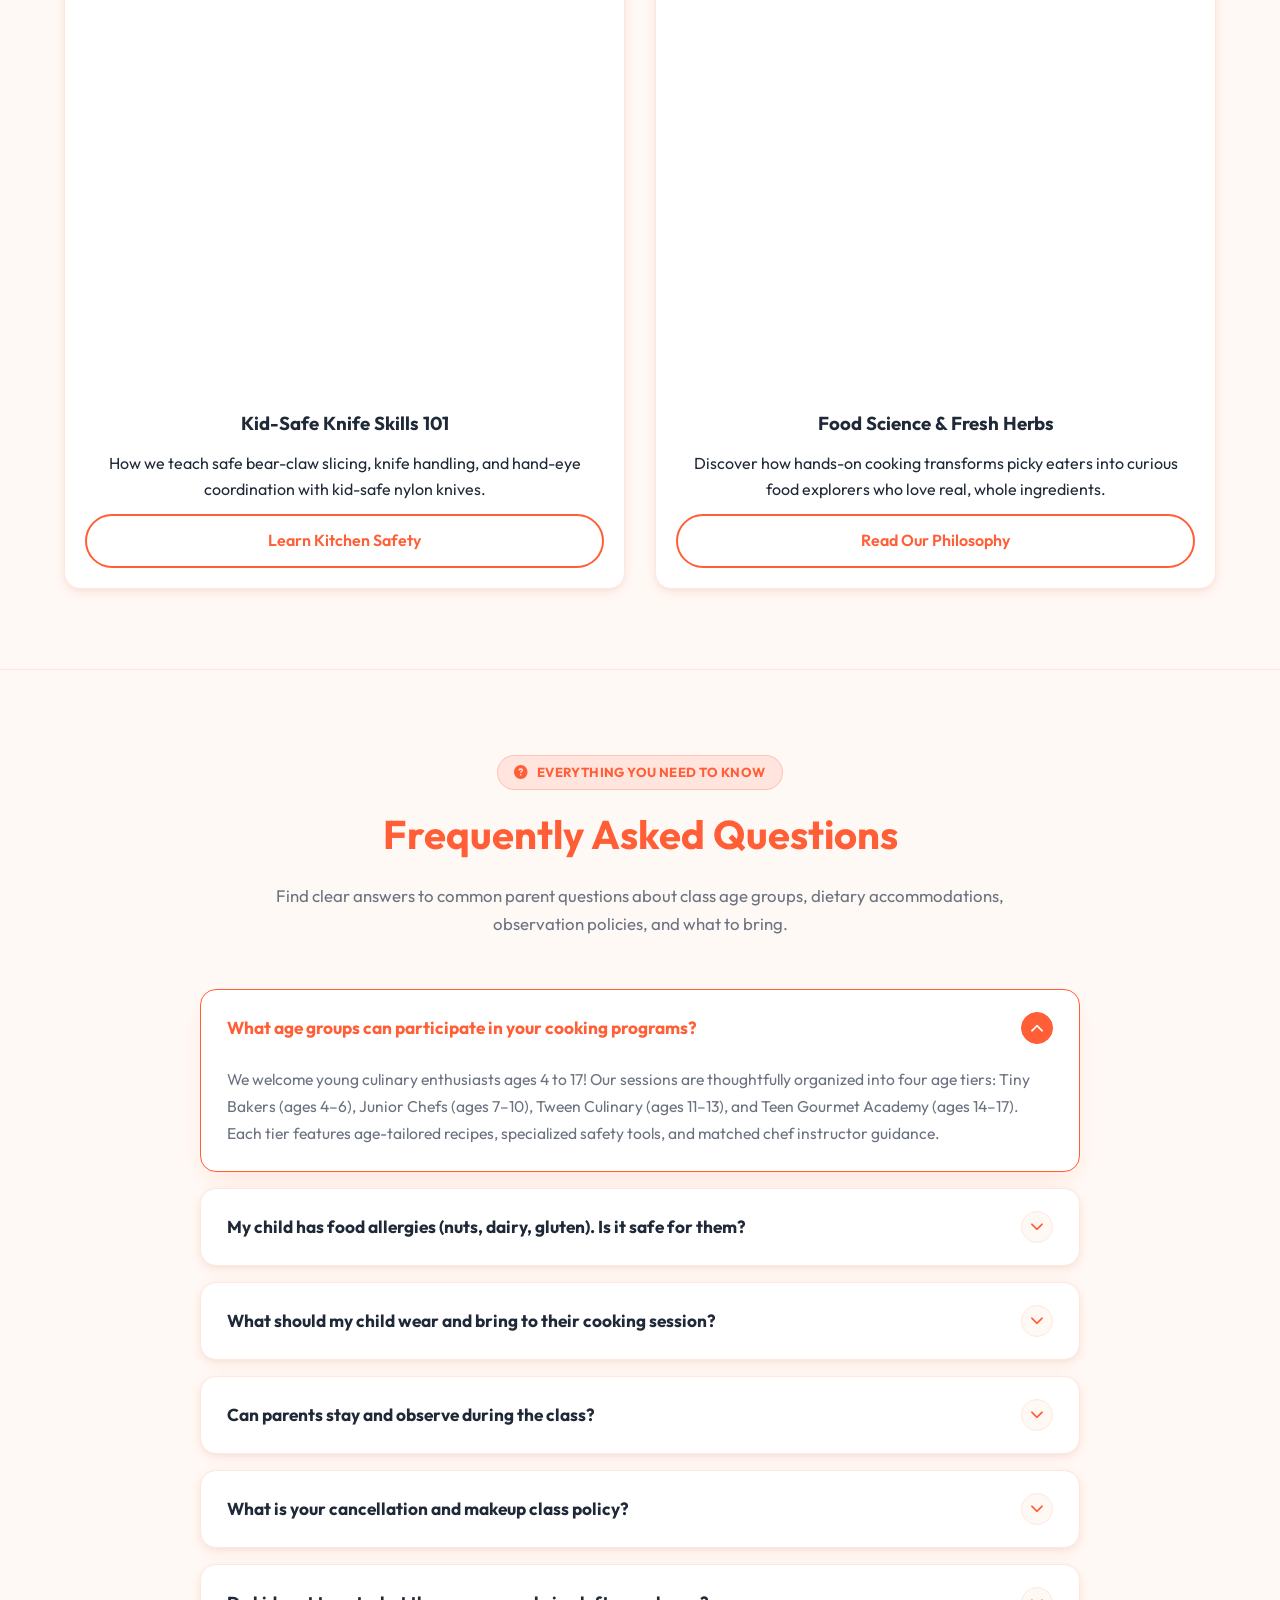
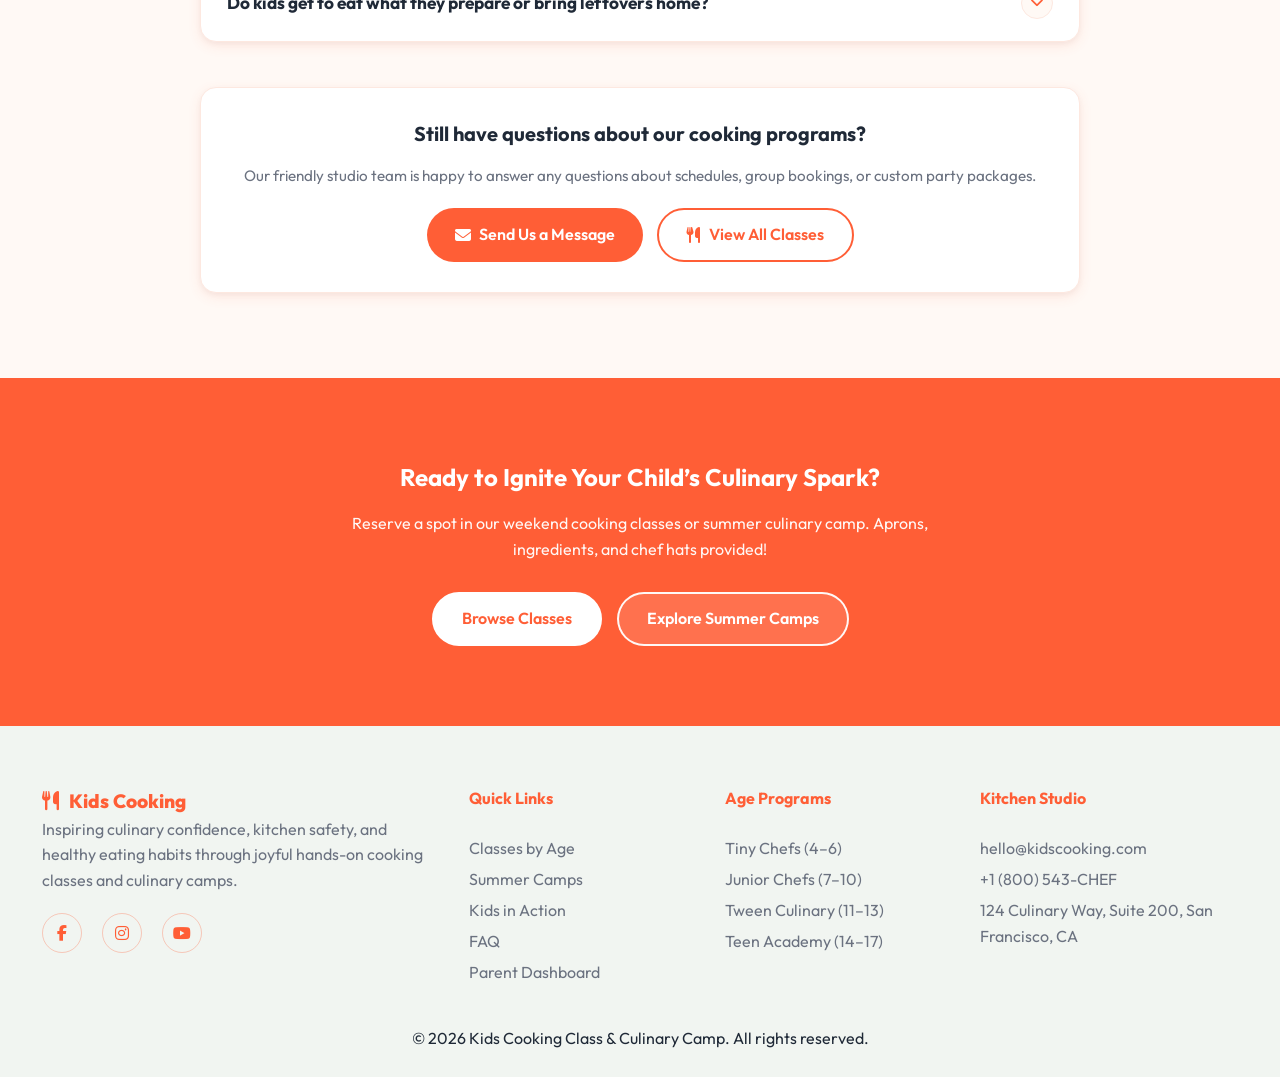
==== commit bad673dd: "Enhance UI design, add interactive sections, improve layouts and social auth" ====
--- a/index.html
+++ b/index.html
@@ -40,19 +40,19 @@
             </ul>
         </nav>
         <div class="nav-actions">
-
-            <a href="cart.html" class="icon-btn" title="Enrollment Cart">
+            <a href="cart.html" class="icon-btn" title="Enrollment Cart" aria-label="Enrollment Cart">
                 <i class="fas fa-shopping-cart"></i>
             </a>
-            <a href="login.html" class="icon-btn" title="Parent Portal">
-                <i class="fas fa-user"></i>
-            </a>
-            <button class="icon-btn" id="theme-toggle" title="Toggle Theme">
+            <button class="icon-btn" id="theme-toggle" title="Toggle Theme" aria-label="Toggle Theme">
                 <i class="fas fa-moon"></i>
             </button>
-            <button class="icon-btn" id="rtl-toggle" title="Toggle RTL">
+            <button class="icon-btn" id="rtl-toggle" title="Toggle RTL" aria-label="Toggle RTL">
                 <i class="fas fa-right-left"></i>
             </button>
+            <a href="login.html" class="btn btn-primary btn-nav-cta" title="Parent Portal Login" aria-label="Parent Portal Login">
+                <i class="fas fa-user" aria-hidden="true"></i>
+                <span>Parent Login</span>
+            </a>
             <button class="menu-toggle" id="menu-toggle" aria-label="Open navigation menu" aria-expanded="false"
                 type="button">
                 <i class="fas fa-bars" aria-hidden="true"></i>
@@ -237,23 +237,122 @@
                 <h2 class="section-title text-center">What Parents & Young Chefs Say</h2>
                 <div class="card-grid card-grid--three">
                     <article class="card">
-                        <p>"My 8-year-old was a picky eater who wouldn't touch vegetables. After one week of Junior Chef
-                            camp, he made roasted zucchini pizza for our whole family!"</p>
-                        <div style="margin-top: 20px; font-weight: 700; color: var(--primary);">- Rebecca M. (Mom of
-                            Leo, Age 8)</div>
+                        <div class="testimonial-stars" aria-label="5 out of 5 stars">
+                            <i class="fas fa-star"></i>
+                            <i class="fas fa-star"></i>
+                            <i class="fas fa-star"></i>
+                            <i class="fas fa-star"></i>
+                            <i class="fas fa-star"></i>
+                        </div>
+                        <p class="testimonial-quote">"My 8-year-old was a picky eater who wouldn't touch vegetables. After one week of Junior Chef camp, he made roasted zucchini pizza for our whole family!"</p>
+                        <div class="testimonial-author">
+                            <span class="testimonial-author-name">Rebecca M.</span>
+                            <span class="testimonial-author-role">Mom of Leo, Age 8</span>
+                        </div>
                     </article>
                     <article class="card">
-                        <p>"The kitchen studio is sparkling clean, allergen-conscious, and the instructors are so warm
-                            and encouraging. Maya's confidence in the kitchen is soaring."</p>
-                        <div style="margin-top: 20px; font-weight: 700; color: var(--primary);">- David K. (Dad of Maya,
-                            Age 10)</div>
+                        <div class="testimonial-stars" aria-label="5 out of 5 stars">
+                            <i class="fas fa-star"></i>
+                            <i class="fas fa-star"></i>
+                            <i class="fas fa-star"></i>
+                            <i class="fas fa-star"></i>
+                            <i class="fas fa-star"></i>
+                        </div>
+                        <p class="testimonial-quote">"The kitchen studio is sparkling clean, allergen-conscious, and the instructors are so warm and encouraging. Maya's confidence in the kitchen is soaring."</p>
+                        <div class="testimonial-author">
+                            <span class="testimonial-author-name">David K.</span>
+                            <span class="testimonial-author-role">Dad of Maya, Age 10</span>
+                        </div>
                     </article>
                     <article class="card">
-                        <p>"We booked the Cupcake Carnival Birthday Package for my daughter’s 9th birthday. Every kid
-                            had an apron, chef hat, and a huge smile. Best party ever!"</p>
-                        <div style="margin-top: 20px; font-weight: 700; color: var(--primary);">- Jessica T. (Mom of
-                            Emma, Age 9)</div>
+                        <div class="testimonial-stars" aria-label="5 out of 5 stars">
+                            <i class="fas fa-star"></i>
+                            <i class="fas fa-star"></i>
+                            <i class="fas fa-star"></i>
+                            <i class="fas fa-star"></i>
+                            <i class="fas fa-star"></i>
+                        </div>
+                        <p class="testimonial-quote">"We booked the Cupcake Carnival Birthday Package for my daughter’s 9th birthday. Every kid had an apron, chef hat, and a huge smile. Best party ever!"</p>
+                        <div class="testimonial-author">
+                            <span class="testimonial-author-name">Jessica T.</span>
+                            <span class="testimonial-author-role">Mom of Emma, Age 9</span>
+                        </div>
                     </article>
+                </div>
+            </div>
+        </section>
+
+        <!-- Gallery / Kids in Action -->
+        <section id="gallery">
+            <div class="container">
+                <div class="gallery-header">
+                    <span class="page-hero-badge" style="margin-bottom: 12px; display: inline-flex;"><i class="fas fa-camera-retro"></i> Young Chefs at Work</span>
+                    <h2 class="section-title text-center">Kids in Action: Joy in Every Recipe</h2>
+                    <p class="section-lead">From rolling artisan dough and piping celebration cupcakes to team recipe experiments, explore real moments of culinary pride from our young chefs.</p>
+                </div>
+
+                <div class="gallery-filters" role="tablist" aria-label="Gallery filters">
+                    <button class="gallery-filter-btn active" data-filter="all" type="button">All Moments</button>
+                    <button class="gallery-filter-btn" data-filter="baking" type="button">Baking &amp; Sweets</button>
+                    <button class="gallery-filter-btn" data-filter="savory" type="button">Pizza &amp; Pasta</button>
+                    <button class="gallery-filter-btn" data-filter="camps" type="button">Culinary Camps</button>
+                    <button class="gallery-filter-btn" data-filter="parties" type="button">Birthday Parties</button>
+                </div>
+
+                <div class="gallery-grid">
+                    <div class="gallery-card" data-category="baking">
+                        <img src="https://images.unsplash.com/photo-1556911220-e15b29be8c8f?auto=format&fit=crop&w=700&q=80" alt="Young chef kneading dough" loading="lazy">
+                        <div class="gallery-card-overlay">
+                            <span class="gallery-tag">Baking Arts</span>
+                            <h3 class="gallery-title">Flour, Fun &amp; Fresh Bread</h3>
+                            <p class="gallery-desc">Junior chefs mastering yeast fermentation and bread braiding.</p>
+                        </div>
+                    </div>
+
+                    <div class="gallery-card" data-category="savory">
+                        <img src="https://images.unsplash.com/photo-1513104890138-7c749659a591?auto=format&fit=crop&w=700&q=80" alt="Handcrafted artisan pizza" loading="lazy">
+                        <div class="gallery-card-overlay">
+                            <span class="gallery-tag">Savory Kitchen</span>
+                            <h3 class="gallery-title">Artisan Pizza Toss</h3>
+                            <p class="gallery-desc">Creating scratch marinara sauce and personal pizza masterpieces.</p>
+                        </div>
+                    </div>
+
+                    <div class="gallery-card" data-category="camps">
+                        <img src="https://images.unsplash.com/photo-1577219491135-ce391730fb2c?auto=format&fit=crop&w=700&q=80" alt="Culinary summer camp group in aprons" loading="lazy">
+                        <div class="gallery-card-overlay">
+                            <span class="gallery-tag">Summer Camp</span>
+                            <h3 class="gallery-title">Junior Chef Summer Camp</h3>
+                            <p class="gallery-desc">Team cooking challenges, market ingredients, and graduation smiles.</p>
+                        </div>
+                    </div>
+
+                    <div class="gallery-card" data-category="savory">
+                        <img src="https://images.unsplash.com/photo-1556761175-5973dc0f32e7?auto=format&fit=crop&w=700&q=80" alt="Fresh pasta making session" loading="lazy">
+                        <div class="gallery-card-overlay">
+                            <span class="gallery-tag">Pasta Craft</span>
+                            <h3 class="gallery-title">Fresh Handmade Pasta</h3>
+                            <p class="gallery-desc">Egg-well kneading, hand-cranking fettuccine, and basil pestos.</p>
+                        </div>
+                    </div>
+
+                    <div class="gallery-card" data-category="baking">
+                        <img src="https://images.unsplash.com/photo-1578985545062-69928b1d9587?auto=format&fit=crop&w=700&q=80" alt="Cupcake decorating station" loading="lazy">
+                        <div class="gallery-card-overlay">
+                            <span class="gallery-tag">Pastry Workshop</span>
+                            <h3 class="gallery-title">Cupcake Carnival Decorating</h3>
+                            <p class="gallery-desc">Piping buttercream rosettes, rainbow sprinkles, and fondant art.</p>
+                        </div>
+                    </div>
+
+                    <div class="gallery-card" data-category="parties">
+                        <img src="https://images.unsplash.com/photo-1530103862676-de8c9debad1d?auto=format&fit=crop&w=700&q=80" alt="Young chefs birthday party celebration" loading="lazy">
+                        <div class="gallery-card-overlay">
+                            <span class="gallery-tag">Celebrations</span>
+                            <h3 class="gallery-title">Birthday Cooking Bash</h3>
+                            <p class="gallery-desc">Custom party aprons, chef hats, and memorable kitchen fun.</p>
+                        </div>
+                    </div>
                 </div>
             </div>
         </section>
@@ -281,6 +380,90 @@
                             <p>Discover how hands-on cooking transforms picky eaters into curious food explorers who
                                 love real, whole ingredients.</p>
                             <a href="about.html" class="btn btn-secondary">Read Our Philosophy</a>
+                        </div>
+                    </div>
+                </div>
+            </div>
+        </section>
+
+        <!-- Frequently Asked Questions (FAQ) -->
+        <section id="faq">
+            <div class="container">
+                <div class="faq-header">
+                    <span class="page-hero-badge" style="margin-bottom: 12px; display: inline-flex;"><i class="fas fa-circle-question"></i> Everything You Need to Know</span>
+                    <h2 class="section-title text-center">Frequently Asked Questions</h2>
+                    <p class="section-lead">Find clear answers to common parent questions about class age groups, dietary accommodations, observation policies, and what to bring.</p>
+                </div>
+
+                <div class="faq-container">
+                    <div class="faq-list">
+                        <div class="faq-item active">
+                            <button class="faq-question" type="button" aria-expanded="true">
+                                <span>What age groups can participate in your cooking programs?</span>
+                                <span class="faq-icon"><i class="fas fa-chevron-down" aria-hidden="true"></i></span>
+                            </button>
+                            <div class="faq-answer">
+                                <p>We welcome young culinary enthusiasts ages 4 to 17! Our sessions are thoughtfully organized into four age tiers: Tiny Bakers (ages 4–6), Junior Chefs (ages 7–10), Tween Culinary (ages 11–13), and Teen Gourmet Academy (ages 14–17). Each tier features age-tailored recipes, specialized safety tools, and matched chef instructor guidance.</p>
+                            </div>
+                        </div>
+
+                        <div class="faq-item">
+                            <button class="faq-question" type="button" aria-expanded="false">
+                                <span>My child has food allergies (nuts, dairy, gluten). Is it safe for them?</span>
+                                <span class="faq-icon"><i class="fas fa-chevron-down" aria-hidden="true"></i></span>
+                            </button>
+                            <div class="faq-answer">
+                                <p>Yes, absolutely! Our kitchen studio is strictly nut-aware (100% peanut and tree-nut free). When you enroll, you specify any allergies on your child's profile. We provide color-coded cutting boards, sanitized cookware, and dedicated allergen-free ingredient stations for gluten-free, dairy-free, and vegetarian dietary requirements.</p>
+                            </div>
+                        </div>
+
+                        <div class="faq-item">
+                            <button class="faq-question" type="button" aria-expanded="false">
+                                <span>What should my child wear and bring to their cooking session?</span>
+                                <span class="faq-icon"><i class="fas fa-chevron-down" aria-hidden="true"></i></span>
+                            </button>
+                            <div class="faq-answer">
+                                <p>Children should wear comfortable casual clothing, closed-toe rubber-soled shoes (sneakers are perfect), and have longer hair pulled back. We provide clean, sanitized child-sized chef aprons, chef hats, all ingredients, kid-safe tools, and takeout containers. You don't need to bring any equipment!</p>
+                            </div>
+                        </div>
+
+                        <div class="faq-item">
+                            <button class="faq-question" type="button" aria-expanded="false">
+                                <span>Can parents stay and observe during the class?</span>
+                                <span class="faq-icon"><i class="fas fa-chevron-down" aria-hidden="true"></i></span>
+                            </button>
+                            <div class="faq-answer">
+                                <p>For our Tiny Chefs (ages 4–6), parents are welcome to relax in our glass-partitioned observation lounge with complimentary espresso and high-speed Wi-Fi. For children ages 7 and up, classes are drop-off to build independence, focus, and teamwork. Parents are warmly invited in for the final 15 minutes for our presentation and tasting showcase!</p>
+                            </div>
+                        </div>
+
+                        <div class="faq-item">
+                            <button class="faq-question" type="button" aria-expanded="false">
+                                <span>What is your cancellation and makeup class policy?</span>
+                                <span class="faq-icon"><i class="fas fa-chevron-down" aria-hidden="true"></i></span>
+                            </button>
+                            <div class="faq-answer">
+                                <p>We know busy family schedules change! Single weekend workshops can be rescheduled with at least 48 hours notice for full studio credit. For multi-week academy courses and summer culinary camps, we offer up to 2 flexible makeup sessions per semester during our open studio hours.</p>
+                            </div>
+                        </div>
+
+                        <div class="faq-item">
+                            <button class="faq-question" type="button" aria-expanded="false">
+                                <span>Do kids get to eat what they prepare or bring leftovers home?</span>
+                                <span class="faq-icon"><i class="fas fa-chevron-down" aria-hidden="true"></i></span>
+                            </button>
+                            <div class="faq-answer">
+                                <p>Both! At the end of every class, students gather at our communal dining banquette to taste and celebrate the dishes they prepared. Any extra portions and bakery projects are packed into eco-friendly takeout boxes complete with step-by-step recipe cards to proudly share with family at home.</p>
+                            </div>
+                        </div>
+                    </div>
+
+                    <div class="faq-help-box">
+                        <h3>Still have questions about our cooking programs?</h3>
+                        <p>Our friendly studio team is happy to answer any questions about schedules, group bookings, or custom party packages.</p>
+                        <div class="faq-help-actions">
+                            <a href="contact.html" class="btn btn-primary"><i class="fas fa-envelope"></i> Send Us a Message</a>
+                            <a href="products.html" class="btn btn-secondary"><i class="fas fa-utensils"></i> View All Classes</a>
                         </div>
                     </div>
                 </div>
@@ -327,7 +510,8 @@
                     <ul>
                         <li><a href="products.html">Classes by Age</a></li>
                         <li><a href="applications.html">Summer Camps</a></li>
-                        <li><a href="pricing.html">Birthday Packages</a></li>
+                        <li><a href="#gallery">Kids in Action</a></li>
+                        <li><a href="#faq">FAQ</a></li>
                         <li><a href="dashboard.html">Parent Dashboard</a></li>
                     </ul>
                 </div>
--- a/assets/css/main.css
+++ b/assets/css/main.css
@@ -307,12 +307,42 @@
 }
 
 .btn-nav-cta {
-    padding: 10px 18px;
+    display: inline-flex;
+    align-items: center;
+    justify-content: center;
+    gap: 8px;
+    height: 44px;
+    padding: 0 18px;
     min-width: auto;
     font-size: 0.9rem;
+    font-weight: 600;
     border-radius: 50px;
-    line-height: 1.2;
+    line-height: 1;
     white-space: nowrap;
+    text-decoration: none;
+    background-color: var(--primary);
+    color: #ffffff;
+    border: none;
+    cursor: pointer;
+    transition: var(--transition);
+}
+
+.btn-nav-cta i {
+    font-size: 0.9rem;
+}
+
+@media (hover: hover) and (pointer: fine) {
+    .btn-nav-cta:hover {
+        background-color: var(--primary-light);
+        transform: translateY(-2px);
+        box-shadow: 0 6px 18px rgba(255, 94, 54, 0.35);
+        color: #ffffff;
+    }
+}
+
+.btn-nav-cta:active {
+    transform: translateY(0);
+    box-shadow: 0 3px 10px rgba(255, 94, 54, 0.25);
 }
 
 .icon-btn svg,
@@ -786,8 +816,15 @@
 footer {
     background-color: var(--bg-dark);
     color: white;
-    padding: 60px 5% 20px;
+    padding: 60px clamp(20px, 3.25vw, 60px) 25px;
     text-align: center;
+}
+
+footer .container {
+    max-width: 100%;
+    width: 100%;
+    margin: 0;
+    padding: 0;
 }
 
 /* Light theme footer overrides */
@@ -824,9 +861,27 @@
 
 .footer-grid {
     display: grid;
-    grid-template-columns: repeat(auto-fit, minmax(200px, 1fr));
+    grid-template-columns: 1.8fr 1fr 1fr 1.2fr;
     gap: 40px;
     margin-bottom: 40px;
+}
+
+@media (max-width: 1024px) {
+    .footer-grid {
+        grid-template-columns: repeat(2, 1fr);
+        gap: 32px;
+    }
+}
+
+@media (max-width: 580px) {
+    .footer-grid {
+        grid-template-columns: 1fr;
+        gap: 28px;
+    }
+}
+
+[dir="rtl"] footer .footer-column {
+    text-align: right;
 }
 
 .footer-column h4 {
@@ -1554,7 +1609,9 @@
     /* Hide all nav-action items EXCEPT the hamburger button */
     header > .nav-actions > .icon-btn:not(#menu-toggle),
     header > .nav-actions > a.icon-btn,
-    header > .nav-actions > button.icon-btn {
+    header > .nav-actions > button.icon-btn,
+    header > .nav-actions > a.btn,
+    header > .nav-actions > .btn-nav-cta {
         display: none !important;
     }
 
@@ -2122,4 +2179,1280 @@
     }
 }
 
-
+/* ==========================================================================
+   Home Page 2 Redesigned Hero Section
+   ========================================================================== */
+.hero-home2 {
+    background-color: var(--bg-alt);
+    background-image: radial-gradient(circle at 15% 20%, rgba(255, 94, 54, 0.12) 0%, transparent 45%),
+                      radial-gradient(circle at 85% 85%, rgba(16, 185, 129, 0.1) 0%, transparent 45%);
+    padding: clamp(48px, 6vw, 90px) 5%;
+    position: relative;
+    overflow: hidden;
+    border-bottom: 1px solid var(--border);
+}
+
+[data-theme="dark"] .hero-home2 {
+    background-image: radial-gradient(circle at 15% 20%, rgba(255, 94, 54, 0.18) 0%, transparent 50%),
+                      radial-gradient(circle at 85% 85%, rgba(16, 185, 129, 0.14) 0%, transparent 50%);
+}
+
+.hero-home2-grid {
+    display: grid;
+    grid-template-columns: 1.1fr 1fr;
+    gap: clamp(32px, 4vw, 64px);
+    align-items: center;
+    max-width: 1200px;
+    margin: 0 auto;
+}
+
+.hero-home2-content {
+    display: flex;
+    flex-direction: column;
+    align-items: flex-start;
+    text-align: left;
+}
+
+[dir="rtl"] .hero-home2-content {
+    text-align: right;
+    align-items: flex-start;
+}
+
+.hero-home2-badge {
+    display: inline-flex;
+    align-items: center;
+    gap: 8px;
+    background: rgba(255, 94, 54, 0.12);
+    color: var(--primary);
+    border: 1px solid rgba(255, 94, 54, 0.25);
+    padding: 7px 18px;
+    border-radius: 999px;
+    font-size: 0.86rem;
+    font-weight: 700;
+    margin-bottom: 18px;
+    letter-spacing: 0.02em;
+}
+
+[data-theme="dark"] .hero-home2-badge {
+    background: rgba(255, 94, 54, 0.2);
+    border-color: rgba(255, 94, 54, 0.4);
+}
+
+.hero-home2 h1 {
+    font-size: clamp(2.3rem, 3.6vw, 3.5rem);
+    font-weight: 800;
+    line-height: 1.18;
+    color: var(--text);
+    margin-bottom: 18px;
+    letter-spacing: -0.02em;
+}
+
+.hero-home2 h1 .text-highlight {
+    color: var(--primary);
+    position: relative;
+    display: inline-block;
+}
+
+.hero-home2-lead {
+    font-size: clamp(1rem, 1.2vw, 1.15rem);
+    line-height: 1.7;
+    color: var(--text-muted);
+    margin-bottom: 26px;
+    max-width: 560px;
+}
+
+.hero-home2-btns {
+    display: flex;
+    flex-wrap: wrap;
+    gap: 14px;
+    margin-bottom: 28px;
+}
+
+.hero-home2-perks {
+    display: flex;
+    flex-wrap: wrap;
+    gap: 14px 22px;
+    padding-top: 18px;
+    border-top: 1px solid var(--border);
+    width: 100%;
+}
+
+.hero-home2-perk {
+    display: inline-flex;
+    align-items: center;
+    gap: 8px;
+    font-size: 0.88rem;
+    font-weight: 600;
+    color: var(--text);
+}
+
+.hero-home2-perk i {
+    color: var(--secondary);
+    font-size: 1rem;
+}
+
+/* Hero Media & Floating Badges */
+.hero-home2-media {
+    position: relative;
+    width: 100%;
+}
+
+.hero-home2-image-wrap {
+    position: relative;
+    border-radius: calc(var(--radius) + 8px);
+    padding: 8px;
+    background: linear-gradient(135deg, rgba(255, 94, 54, 0.4), rgba(16, 185, 129, 0.3));
+    box-shadow: 0 20px 45px -12px rgba(0, 0, 0, 0.22);
+}
+
+[data-theme="dark"] .hero-home2-image-wrap {
+    background: linear-gradient(135deg, rgba(255, 94, 54, 0.5), rgba(16, 185, 129, 0.4));
+    box-shadow: 0 24px 50px -12px rgba(0, 0, 0, 0.6);
+}
+
+.hero-home2-image-inner {
+    border-radius: var(--radius);
+    overflow: hidden;
+    position: relative;
+}
+
+.hero-home2-image-inner img {
+    width: 100%;
+    height: 420px;
+    object-fit: cover;
+    display: block;
+    transition: transform 0.6s cubic-bezier(0.16, 1, 0.3, 1);
+}
+
+.hero-home2-media:hover .hero-home2-image-inner img {
+    transform: scale(1.03);
+}
+
+/* Floating Glass Badges */
+.hero-floating-badge {
+    position: absolute;
+    display: flex;
+    align-items: center;
+    gap: 12px;
+    background: rgba(255, 255, 255, 0.94);
+    backdrop-filter: blur(12px);
+    -webkit-backdrop-filter: blur(12px);
+    padding: 10px 16px;
+    border-radius: 14px;
+    border: 1px solid rgba(255, 255, 255, 0.8);
+    box-shadow: 0 12px 30px rgba(0, 0, 0, 0.16);
+    z-index: 3;
+    animation: heroBadgeFloat 4s ease-in-out infinite alternate;
+}
+
+[data-theme="dark"] .hero-floating-badge {
+    background: rgba(30, 22, 28, 0.92);
+    border-color: rgba(255, 255, 255, 0.12);
+    box-shadow: 0 14px 32px rgba(0, 0, 0, 0.5);
+}
+
+.hero-floating-badge.badge-top {
+    top: -16px;
+    right: -14px;
+}
+
+[dir="rtl"] .hero-floating-badge.badge-top {
+    right: auto;
+    left: -14px;
+}
+
+.hero-floating-badge.badge-bottom {
+    bottom: -18px;
+    left: -14px;
+    animation-delay: -2s;
+}
+
+[dir="rtl"] .hero-floating-badge.badge-bottom {
+    left: auto;
+    right: -14px;
+}
+
+.hero-badge-icon {
+    width: 38px;
+    height: 38px;
+    border-radius: 50%;
+    display: flex;
+    align-items: center;
+    justify-content: center;
+    font-size: 1.1rem;
+    flex-shrink: 0;
+}
+
+.badge-top .hero-badge-icon {
+    background: #FEF3C7;
+    color: #F59E0B;
+}
+
+.badge-bottom .hero-badge-icon {
+    background: rgba(255, 94, 54, 0.15);
+    color: var(--primary);
+}
+
+.hero-badge-text {
+    display: flex;
+    flex-direction: column;
+}
+
+.hero-badge-text strong {
+    font-size: 0.88rem;
+    color: var(--text);
+    line-height: 1.2;
+}
+
+.hero-badge-text span {
+    font-size: 0.74rem;
+    color: var(--text-muted);
+}
+
+/* ==========================================================================
+   Section Badges & Subtitles Common
+   ========================================================================== */
+.section-badge {
+    display: inline-flex;
+    align-items: center;
+    gap: 8px;
+    background: rgba(255, 94, 54, 0.1);
+    color: var(--primary);
+    border: 1px solid rgba(255, 94, 54, 0.2);
+    padding: 6px 16px;
+    border-radius: 999px;
+    font-size: 0.84rem;
+    font-weight: 700;
+    margin-bottom: 12px;
+    text-transform: uppercase;
+    letter-spacing: 0.04em;
+}
+
+.section-subtitle {
+    max-width: 680px;
+    margin: 0 auto 40px;
+    color: var(--text-muted);
+    font-size: 1.05rem;
+    line-height: 1.65;
+}
+
+/* ==========================================================================
+   Our Cooking Programs Section
+   ========================================================================== */
+.programs-section {
+    padding: 80px 5%;
+    background-color: var(--bg);
+}
+
+.programs-grid {
+    display: grid;
+    grid-template-columns: repeat(auto-fit, minmax(265px, 1fr));
+    gap: 28px;
+    margin-bottom: 40px;
+}
+
+.program-card {
+    background: var(--card);
+    border-radius: var(--radius);
+    border: 1px solid var(--border);
+    box-shadow: var(--shadow);
+    overflow: hidden;
+    display: flex;
+    flex-direction: column;
+    transition: var(--transition);
+    position: relative;
+}
+
+.program-card:hover {
+    transform: translateY(-6px);
+    box-shadow: 0 16px 32px -8px rgba(255, 94, 54, 0.2);
+    border-color: var(--primary);
+}
+
+.program-card-media {
+    position: relative;
+    width: 100%;
+    height: 200px;
+    overflow: hidden;
+}
+
+.program-card-media img {
+    width: 100%;
+    height: 100%;
+    object-fit: cover;
+    transition: transform 0.5s ease;
+}
+
+.program-card:hover .program-card-media img {
+    transform: scale(1.06);
+}
+
+.program-age-pill {
+    position: absolute;
+    top: 12px;
+    left: 12px;
+    background: rgba(30, 22, 28, 0.88);
+    backdrop-filter: blur(8px);
+    color: #ffffff;
+    font-size: 0.78rem;
+    font-weight: 700;
+    padding: 5px 12px;
+    border-radius: 50px;
+    letter-spacing: 0.02em;
+    z-index: 2;
+}
+
+[dir="rtl"] .program-age-pill {
+    left: auto;
+    right: 12px;
+}
+
+.program-card-body {
+    padding: 24px 22px 20px;
+    display: flex;
+    flex-direction: column;
+    flex-grow: 1;
+}
+
+.program-card-header {
+    display: flex;
+    justify-content: space-between;
+    align-items: baseline;
+    margin-bottom: 10px;
+    gap: 8px;
+}
+
+.program-card-title {
+    font-size: 1.22rem;
+    font-weight: 800;
+    color: var(--text);
+    margin: 0;
+    line-height: 1.3;
+}
+
+.program-card-price {
+    font-size: 1.15rem;
+    font-weight: 800;
+    color: var(--primary);
+    white-space: nowrap;
+}
+
+.program-card-price small {
+    font-size: 0.75rem;
+    font-weight: 500;
+    color: var(--text-muted);
+}
+
+.program-card-desc {
+    color: var(--text-muted);
+    font-size: 0.92rem;
+    line-height: 1.6;
+    margin-bottom: 16px;
+}
+
+.program-highlights-list {
+    list-style: none;
+    padding: 0;
+    margin: 0 0 20px 0;
+    display: flex;
+    flex-direction: column;
+    gap: 8px;
+    border-top: 1px dashed var(--border);
+    padding-top: 14px;
+}
+
+.program-highlights-list li {
+    font-size: 0.85rem;
+    color: var(--text);
+    display: flex;
+    align-items: center;
+    gap: 8px;
+}
+
+.program-highlights-list li i {
+    color: var(--secondary);
+    font-size: 0.85rem;
+    flex-shrink: 0;
+}
+
+.program-card-footer {
+    margin-top: auto;
+    padding-top: 10px;
+}
+
+.program-card-footer .btn {
+    width: 100%;
+    min-width: auto;
+}
+
+/* Featured Camp Spotlight Card */
+.camp-spotlight-card {
+    background: linear-gradient(135deg, rgba(255, 94, 54, 0.08), rgba(16, 185, 129, 0.08));
+    border: 2px solid rgba(255, 94, 54, 0.3);
+    border-radius: var(--radius);
+    padding: clamp(24px, 3.5vw, 36px);
+    display: grid;
+    grid-template-columns: 1.15fr 0.85fr;
+    gap: 32px;
+    align-items: center;
+    box-shadow: var(--shadow);
+}
+
+[data-theme="dark"] .camp-spotlight-card {
+    background: linear-gradient(135deg, rgba(255, 94, 54, 0.16), rgba(16, 185, 129, 0.14));
+    border-color: rgba(255, 94, 54, 0.45);
+}
+
+.camp-spotlight-content h3 {
+    font-size: clamp(1.4rem, 2vw, 1.85rem);
+    font-weight: 800;
+    color: var(--text);
+    margin: 8px 0 12px;
+}
+
+.camp-spotlight-content p {
+    color: var(--text-muted);
+    font-size: 0.98rem;
+    line-height: 1.65;
+    margin-bottom: 20px;
+}
+
+.camp-spotlight-badges {
+    display: flex;
+    flex-wrap: wrap;
+    gap: 10px;
+    margin-bottom: 24px;
+}
+
+.camp-spotlight-badge {
+    display: inline-flex;
+    align-items: center;
+    gap: 6px;
+    background: var(--card);
+    padding: 6px 14px;
+    border-radius: 50px;
+    border: 1px solid var(--border);
+    font-size: 0.82rem;
+    font-weight: 600;
+    color: var(--text);
+}
+
+.camp-spotlight-badge i {
+    color: var(--primary);
+}
+
+.camp-spotlight-image-wrap {
+    border-radius: calc(var(--radius) - 2px);
+    overflow: hidden;
+    position: relative;
+    box-shadow: 0 10px 25px rgba(0, 0, 0, 0.15);
+}
+
+.camp-spotlight-image-wrap img {
+    width: 100%;
+    height: 240px;
+    object-fit: cover;
+    display: block;
+}
+
+/* ==========================================================================
+   What Kids Will Learn Section
+   ========================================================================== */
+.learning-section {
+    padding: 80px 5%;
+    background-color: var(--bg-alt);
+    border-top: 1px solid var(--border);
+    border-bottom: 1px solid var(--border);
+}
+
+.learning-grid {
+    display: grid;
+    grid-template-columns: repeat(auto-fit, minmax(320px, 1fr));
+    gap: 26px;
+    margin-bottom: 40px;
+}
+
+.learning-card {
+    background: var(--card);
+    border: 1px solid var(--border);
+    border-radius: var(--radius);
+    padding: 28px 24px;
+    display: flex;
+    flex-direction: column;
+    box-shadow: var(--shadow);
+    transition: var(--transition);
+    position: relative;
+}
+
+.learning-card:hover {
+    transform: translateY(-5px);
+    border-color: var(--primary);
+    box-shadow: 0 14px 28px -6px rgba(0, 0, 0, 0.12);
+}
+
+.learning-card-top {
+    display: flex;
+    align-items: center;
+    justify-content: space-between;
+    margin-bottom: 16px;
+}
+
+.learning-icon-box {
+    width: 48px;
+    height: 48px;
+    border-radius: 12px;
+    display: flex;
+    align-items: center;
+    justify-content: center;
+    font-size: 1.3rem;
+    color: #ffffff;
+}
+
+.learning-icon-box.icon-orange {
+    background: linear-gradient(135deg, #FF5E36, #FF7A59);
+}
+
+.learning-icon-box.icon-green {
+    background: linear-gradient(135deg, #10B981, #34D399);
+}
+
+.learning-icon-box.icon-amber {
+    background: linear-gradient(135deg, #F59E0B, #FBBF24);
+}
+
+.learning-icon-box.icon-purple {
+    background: linear-gradient(135deg, #8B5CF6, #A78BFA);
+}
+
+.learning-icon-box.icon-teal {
+    background: linear-gradient(135deg, #0EA5E9, #38BDF8);
+}
+
+.learning-icon-box.icon-rose {
+    background: linear-gradient(135deg, #EC4899, #F472B6);
+}
+
+.learning-pill {
+    font-size: 0.74rem;
+    font-weight: 700;
+    text-transform: uppercase;
+    letter-spacing: 0.03em;
+    padding: 4px 10px;
+    border-radius: 50px;
+    background: var(--bg-alt);
+    color: var(--text-muted);
+    border: 1px solid var(--border);
+}
+
+.learning-card h3 {
+    font-size: 1.2rem;
+    font-weight: 800;
+    color: var(--text);
+    margin: 0 0 10px 0;
+    line-height: 1.35;
+}
+
+.learning-card p {
+    color: var(--text-muted);
+    font-size: 0.93rem;
+    line-height: 1.65;
+    margin: 0 0 18px 0;
+    flex-grow: 1;
+}
+
+.learning-takeaway {
+    background: var(--bg-alt);
+    border-radius: 10px;
+    padding: 10px 14px;
+    font-size: 0.83rem;
+    color: var(--text);
+    display: flex;
+    align-items: center;
+    gap: 8px;
+    border: 1px solid var(--border);
+}
+
+.learning-takeaway i {
+    color: var(--primary);
+    font-size: 0.88rem;
+    flex-shrink: 0;
+}
+
+.learning-perks-bar {
+    background: var(--card);
+    border: 1px solid var(--border);
+    border-radius: var(--radius);
+    padding: 24px 30px;
+    display: flex;
+    flex-wrap: wrap;
+    justify-content: space-around;
+    align-items: center;
+    gap: 20px;
+    box-shadow: var(--shadow);
+}
+
+.learning-perk-item {
+    display: flex;
+    align-items: center;
+    gap: 12px;
+    font-size: 0.92rem;
+    font-weight: 700;
+    color: var(--text);
+}
+
+.learning-perk-item i {
+    color: var(--secondary);
+    font-size: 1.2rem;
+}
+
+/* Responsive adjustments for Home Page 2 */
+@media (max-width: 992px) {
+    .hero-home2-grid {
+        grid-template-columns: 1fr;
+        text-align: center;
+        gap: 40px;
+    }
+
+    .hero-home2-content {
+        align-items: center;
+        text-align: center;
+    }
+
+    [dir="rtl"] .hero-home2-content {
+        align-items: center;
+        text-align: center;
+    }
+
+    .hero-home2-lead {
+        margin-left: auto;
+        margin-right: auto;
+    }
+
+    .hero-home2-btns {
+        justify-content: center;
+    }
+
+    .hero-home2-perks {
+        justify-content: center;
+    }
+
+    .hero-home2-media {
+        max-width: 540px;
+        margin: 0 auto;
+    }
+
+    .hero-home2-image-inner img {
+        height: 340px;
+    }
+
+    .camp-spotlight-card {
+        grid-template-columns: 1fr;
+    }
+
+    .camp-spotlight-image-wrap img {
+        height: 200px;
+    }
+}
+
+@media (max-width: 640px) {
+    .hero-home2 {
+        padding: 40px 5%;
+    }
+
+    .hero-home2-image-inner img {
+        height: 260px;
+    }
+
+    .hero-floating-badge {
+        position: static;
+        margin-top: 12px;
+    }
+
+    .hero-home2-media .hero-floating-badge {
+        display: none;
+    }
+
+    .programs-section,
+    .learning-section {
+        padding: 50px 5%;
+    }
+
+    .learning-grid {
+        grid-template-columns: 1fr;
+    }
+
+    .learning-perks-bar {
+        flex-direction: column;
+        align-items: flex-start;
+        gap: 14px;
+        padding: 18px 20px;
+    }
+}
+
+/* ==========================================================================
+   Home 1 - What Parents & Young Chefs Say (Testimonials Section)
+   ========================================================================== */
+#testimonials {
+    padding: 85px 5%;
+}
+
+#testimonials .container {
+    max-width: 1360px;
+    width: 100%;
+    margin: 0 auto;
+}
+
+#testimonials .section-title {
+    margin-bottom: 2.2rem;
+}
+
+#testimonials .card-grid--three {
+    max-width: 100%;
+    margin-left: 0;
+    margin-right: 0;
+    gap: 32px;
+    display: grid;
+    grid-template-columns: repeat(3, minmax(0, 1fr));
+    align-items: stretch;
+}
+
+#testimonials .card {
+    padding: 38px 32px;
+    display: flex;
+    flex-direction: column;
+    justify-content: space-between;
+    height: 100%;
+    text-align: center;
+    border-radius: var(--radius);
+    background: var(--card);
+    border: 1px solid var(--border);
+    box-shadow: var(--shadow);
+    transition: var(--transition);
+}
+
+#testimonials .card:hover {
+    transform: translateY(-6px);
+    border-color: var(--primary);
+    box-shadow: 0 16px 32px -8px rgba(255, 94, 54, 0.18);
+}
+
+.testimonial-stars {
+    color: #F59E0B;
+    display: flex;
+    justify-content: center;
+    gap: 6px;
+    font-size: 1rem;
+    margin-bottom: 20px;
+}
+
+.testimonial-quote {
+    font-size: 1.05rem;
+    line-height: 1.75;
+    color: var(--text);
+    margin: 0 0 24px 0;
+    flex-grow: 1;
+    display: flex;
+    align-items: center;
+    justify-content: center;
+    font-style: italic;
+}
+
+.testimonial-author {
+    margin-top: auto;
+    padding-top: 18px;
+    border-top: 1px solid var(--border);
+    width: 100%;
+    display: flex;
+    flex-direction: column;
+    align-items: center;
+    gap: 4px;
+}
+
+.testimonial-author-name {
+    color: var(--primary);
+    font-size: 1.02rem;
+    font-weight: 700;
+}
+
+.testimonial-author-role {
+    color: var(--text-muted);
+    font-size: 0.88rem;
+    font-weight: 500;
+}
+
+@media (max-width: 991px) {
+    #testimonials .card-grid--three {
+        grid-template-columns: repeat(auto-fit, minmax(280px, 1fr));
+        gap: 24px;
+    }
+
+    #testimonials .card {
+        padding: 30px 24px;
+    }
+}
+
+/* ==========================================================================
+   Safety & Hygiene Standards Section
+   ========================================================================== */
+#safety-hygiene {
+    padding: 85px 5%;
+    background-color: var(--bg-alt);
+    border-top: 1px solid var(--border);
+    border-bottom: 1px solid var(--border);
+}
+
+.safety-header {
+    text-align: center;
+    max-width: 780px;
+    margin: 0 auto 50px;
+}
+
+.safety-header .section-lead {
+    color: var(--text-muted);
+    font-size: 1.05rem;
+    line-height: 1.7;
+    margin-top: 12px;
+}
+
+.safety-grid {
+    display: grid;
+    grid-template-columns: repeat(auto-fit, minmax(270px, 1fr));
+    gap: 28px;
+    margin-bottom: 40px;
+}
+
+.safety-card {
+    background: var(--card);
+    border: 1px solid var(--border);
+    border-radius: var(--radius);
+    padding: 32px 26px;
+    display: flex;
+    flex-direction: column;
+    box-shadow: var(--shadow);
+    transition: var(--transition);
+    position: relative;
+}
+
+.safety-card:hover {
+    transform: translateY(-6px);
+    border-color: var(--secondary);
+    box-shadow: 0 16px 32px -8px rgba(16, 185, 129, 0.2);
+}
+
+.safety-card-top {
+    display: flex;
+    align-items: center;
+    justify-content: space-between;
+    margin-bottom: 20px;
+}
+
+.safety-icon-box {
+    width: 52px;
+    height: 52px;
+    border-radius: 14px;
+    display: flex;
+    align-items: center;
+    justify-content: center;
+    font-size: 1.35rem;
+    color: #ffffff;
+}
+
+.safety-icon-green {
+    background: linear-gradient(135deg, #10B981, #059669);
+}
+
+.safety-icon-orange {
+    background: linear-gradient(135deg, #FF5E36, #EA580C);
+}
+
+.safety-icon-blue {
+    background: linear-gradient(135deg, #0EA5E9, #0284C7);
+}
+
+.safety-icon-purple {
+    background: linear-gradient(135deg, #8B5CF6, #7C3AED);
+}
+
+.safety-badge-pill {
+    font-size: 0.74rem;
+    font-weight: 700;
+    text-transform: uppercase;
+    letter-spacing: 0.04em;
+    padding: 4px 11px;
+    border-radius: 50px;
+    background: var(--bg-alt);
+    color: var(--text-muted);
+    border: 1px solid var(--border);
+}
+
+.safety-card h3 {
+    font-size: 1.22rem;
+    font-weight: 700;
+    color: var(--text);
+    margin: 0 0 12px 0;
+    line-height: 1.35;
+}
+
+.safety-card p {
+    color: var(--text-muted);
+    font-size: 0.94rem;
+    line-height: 1.68;
+    margin: 0 0 20px 0;
+    flex-grow: 1;
+}
+
+.safety-tag-list {
+    display: flex;
+    flex-direction: column;
+    gap: 8px;
+    margin-top: auto;
+    padding-top: 16px;
+    border-top: 1px dashed var(--border);
+}
+
+.safety-tag-item {
+    font-size: 0.85rem;
+    color: var(--text);
+    font-weight: 600;
+    display: flex;
+    align-items: center;
+    gap: 8px;
+}
+
+.safety-tag-item i {
+    color: var(--secondary);
+    font-size: 0.9rem;
+    flex-shrink: 0;
+}
+
+.safety-stats-bar {
+    background: var(--card);
+    border: 1px solid var(--border);
+    border-radius: var(--radius);
+    padding: 24px 30px;
+    display: grid;
+    grid-template-columns: repeat(4, 1fr);
+    gap: 20px;
+    box-shadow: var(--shadow);
+    text-align: center;
+}
+
+.safety-stat-item h4 {
+    font-size: 1.55rem;
+    font-weight: 800;
+    color: var(--secondary);
+    margin-bottom: 4px;
+}
+
+.safety-stat-item p {
+    font-size: 0.85rem;
+    color: var(--text-muted);
+    font-weight: 600;
+    margin: 0;
+}
+
+@media (max-width: 850px) {
+    .safety-stats-bar {
+        grid-template-columns: repeat(2, 1fr);
+        gap: 24px;
+    }
+}
+
+@media (max-width: 540px) {
+    .safety-stats-bar {
+        grid-template-columns: 1fr;
+    }
+}
+
+/* ==========================================================================
+   Gallery / Kids in Action Section
+   ========================================================================== */
+#gallery {
+    padding: 85px 5%;
+    background-color: var(--bg);
+}
+
+.gallery-header {
+    text-align: center;
+    max-width: 780px;
+    margin: 0 auto 40px;
+}
+
+.gallery-header .section-lead {
+    color: var(--text-muted);
+    font-size: 1.05rem;
+    line-height: 1.7;
+    margin-top: 12px;
+}
+
+.gallery-filters {
+    display: flex;
+    flex-wrap: wrap;
+    justify-content: center;
+    gap: 10px;
+    margin-bottom: 40px;
+}
+
+.gallery-filter-btn {
+    border: 1px solid var(--border);
+    background: var(--card);
+    color: var(--text);
+    font-family: inherit;
+    font-size: 0.9rem;
+    font-weight: 600;
+    padding: 8px 20px;
+    border-radius: 50px;
+    cursor: pointer;
+    transition: var(--transition);
+}
+
+.gallery-filter-btn:hover {
+    border-color: var(--primary);
+    color: var(--primary);
+}
+
+.gallery-filter-btn.active {
+    background: var(--primary);
+    color: #ffffff;
+    border-color: var(--primary);
+    box-shadow: 0 4px 14px rgba(255, 94, 54, 0.3);
+}
+
+.gallery-grid {
+    display: grid;
+    grid-template-columns: repeat(auto-fit, minmax(320px, 1fr));
+    gap: 26px;
+    margin-bottom: 30px;
+}
+
+.gallery-card {
+    position: relative;
+    border-radius: var(--radius);
+    overflow: hidden;
+    aspect-ratio: 4 / 3;
+    border: 1px solid var(--border);
+    box-shadow: var(--shadow);
+    transition: var(--transition);
+}
+
+.gallery-card img {
+    width: 100%;
+    height: 100%;
+    object-fit: cover;
+    display: block;
+    border-radius: 0;
+    transition: transform 0.6s cubic-bezier(0.25, 1, 0.5, 1);
+}
+
+.gallery-card-overlay {
+    position: absolute;
+    inset: 0;
+    background: linear-gradient(to top, rgba(0, 0, 0, 0.85) 0%, rgba(0, 0, 0, 0.3) 60%, rgba(0, 0, 0, 0) 100%);
+    opacity: 0;
+    display: flex;
+    flex-direction: column;
+    justify-content: flex-end;
+    padding: 24px;
+    transition: opacity 0.35s ease;
+    color: #ffffff;
+}
+
+.gallery-card:hover {
+    transform: translateY(-5px);
+    box-shadow: 0 16px 36px -8px rgba(0, 0, 0, 0.25);
+    border-color: var(--primary);
+}
+
+.gallery-card:hover img {
+    transform: scale(1.08);
+}
+
+.gallery-card:hover .gallery-card-overlay {
+    opacity: 1;
+}
+
+.gallery-tag {
+    display: inline-block;
+    width: fit-content;
+    background: var(--primary);
+    color: #ffffff;
+    font-size: 0.74rem;
+    font-weight: 700;
+    text-transform: uppercase;
+    letter-spacing: 0.04em;
+    padding: 3px 10px;
+    border-radius: 50px;
+    margin-bottom: 8px;
+}
+
+.gallery-title {
+    font-size: 1.15rem;
+    font-weight: 700;
+    margin: 0 0 6px 0;
+    color: #ffffff;
+}
+
+.gallery-desc {
+    font-size: 0.86rem;
+    color: rgba(255, 255, 255, 0.85);
+    line-height: 1.5;
+    margin: 0;
+}
+
+/* ==========================================================================
+   Frequently Asked Questions (FAQ) Section
+   ========================================================================== */
+#faq {
+    padding: 85px 5%;
+    background-color: var(--bg-alt);
+    border-top: 1px solid var(--border);
+}
+
+.faq-header {
+    text-align: center;
+    max-width: 780px;
+    margin: 0 auto 50px;
+}
+
+.faq-header .section-lead {
+    color: var(--text-muted);
+    font-size: 1.05rem;
+    line-height: 1.7;
+    margin-top: 12px;
+}
+
+.faq-container {
+    max-width: 880px;
+    margin: 0 auto;
+}
+
+.faq-list {
+    display: flex;
+    flex-direction: column;
+    gap: 16px;
+    margin-bottom: 45px;
+}
+
+.faq-item {
+    background: var(--card);
+    border: 1px solid var(--border);
+    border-radius: var(--radius);
+    box-shadow: var(--shadow);
+    overflow: hidden;
+    transition: var(--transition);
+}
+
+.faq-item:hover {
+    border-color: var(--primary-light);
+}
+
+.faq-item.active {
+    border-color: var(--primary);
+    box-shadow: 0 10px 24px -6px rgba(255, 94, 54, 0.15);
+}
+
+.faq-question {
+    width: 100%;
+    padding: 22px 26px;
+    background: none;
+    border: none;
+    display: flex;
+    align-items: center;
+    justify-content: space-between;
+    gap: 20px;
+    text-align: left;
+    font-family: inherit;
+    font-size: 1.08rem;
+    font-weight: 700;
+    color: var(--text);
+    cursor: pointer;
+    transition: color 0.25s ease;
+}
+
+[dir="rtl"] .faq-question {
+    text-align: right;
+}
+
+.faq-question:hover {
+    color: var(--primary);
+}
+
+.faq-item.active .faq-question {
+    color: var(--primary);
+}
+
+.faq-icon {
+    width: 32px;
+    height: 32px;
+    border-radius: 50%;
+    background: var(--bg-alt);
+    border: 1px solid var(--border);
+    display: flex;
+    align-items: center;
+    justify-content: center;
+    font-size: 0.85rem;
+    color: var(--primary);
+    flex-shrink: 0;
+    transition: transform 0.3s ease, background 0.3s ease, color 0.3s ease;
+}
+
+.faq-item.active .faq-icon {
+    transform: rotate(180deg);
+    background: var(--primary);
+    color: #ffffff;
+    border-color: var(--primary);
+}
+
+.faq-answer {
+    max-height: 0;
+    overflow: hidden;
+    transition: max-height 0.4s ease, padding 0.3s ease;
+    padding: 0 26px;
+}
+
+.faq-item.active .faq-answer {
+    max-height: 320px;
+    padding: 0 26px 24px;
+}
+
+.faq-answer p {
+    color: var(--text-muted);
+    font-size: 0.98rem;
+    line-height: 1.72;
+    margin: 0;
+}
+
+.faq-help-box {
+    background: var(--card);
+    border: 1px solid var(--border);
+    border-radius: var(--radius);
+    padding: 30px;
+    text-align: center;
+    box-shadow: var(--shadow);
+    display: flex;
+    flex-direction: column;
+    align-items: center;
+    gap: 14px;
+}
+
+.faq-help-box h3 {
+    margin: 0;
+    font-size: 1.25rem;
+    font-weight: 700;
+    color: var(--text);
+}
+
+.faq-help-box p {
+    color: var(--text-muted);
+    font-size: 0.95rem;
+    margin: 0;
+}
+
+.faq-help-actions {
+    display: flex;
+    gap: 14px;
+    flex-wrap: wrap;
+    justify-content: center;
+    margin-top: 6px;
+}
+
